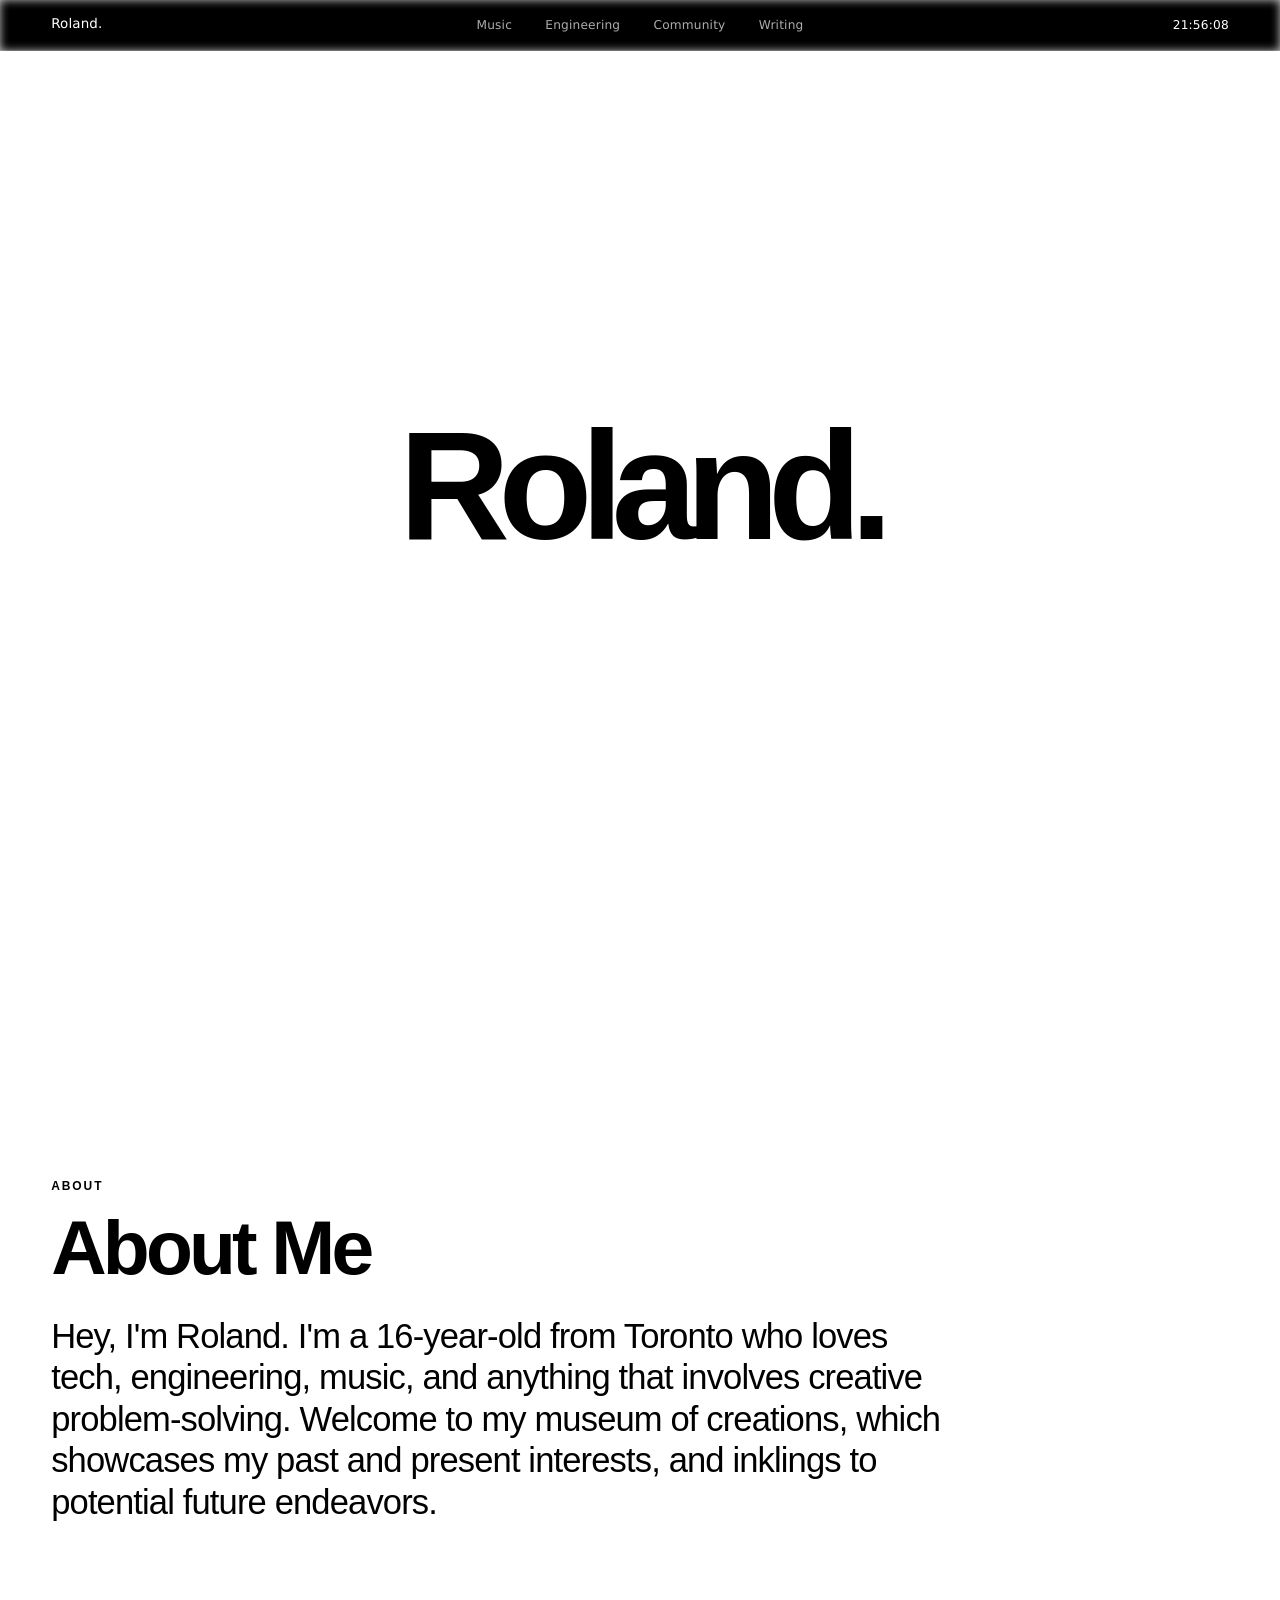
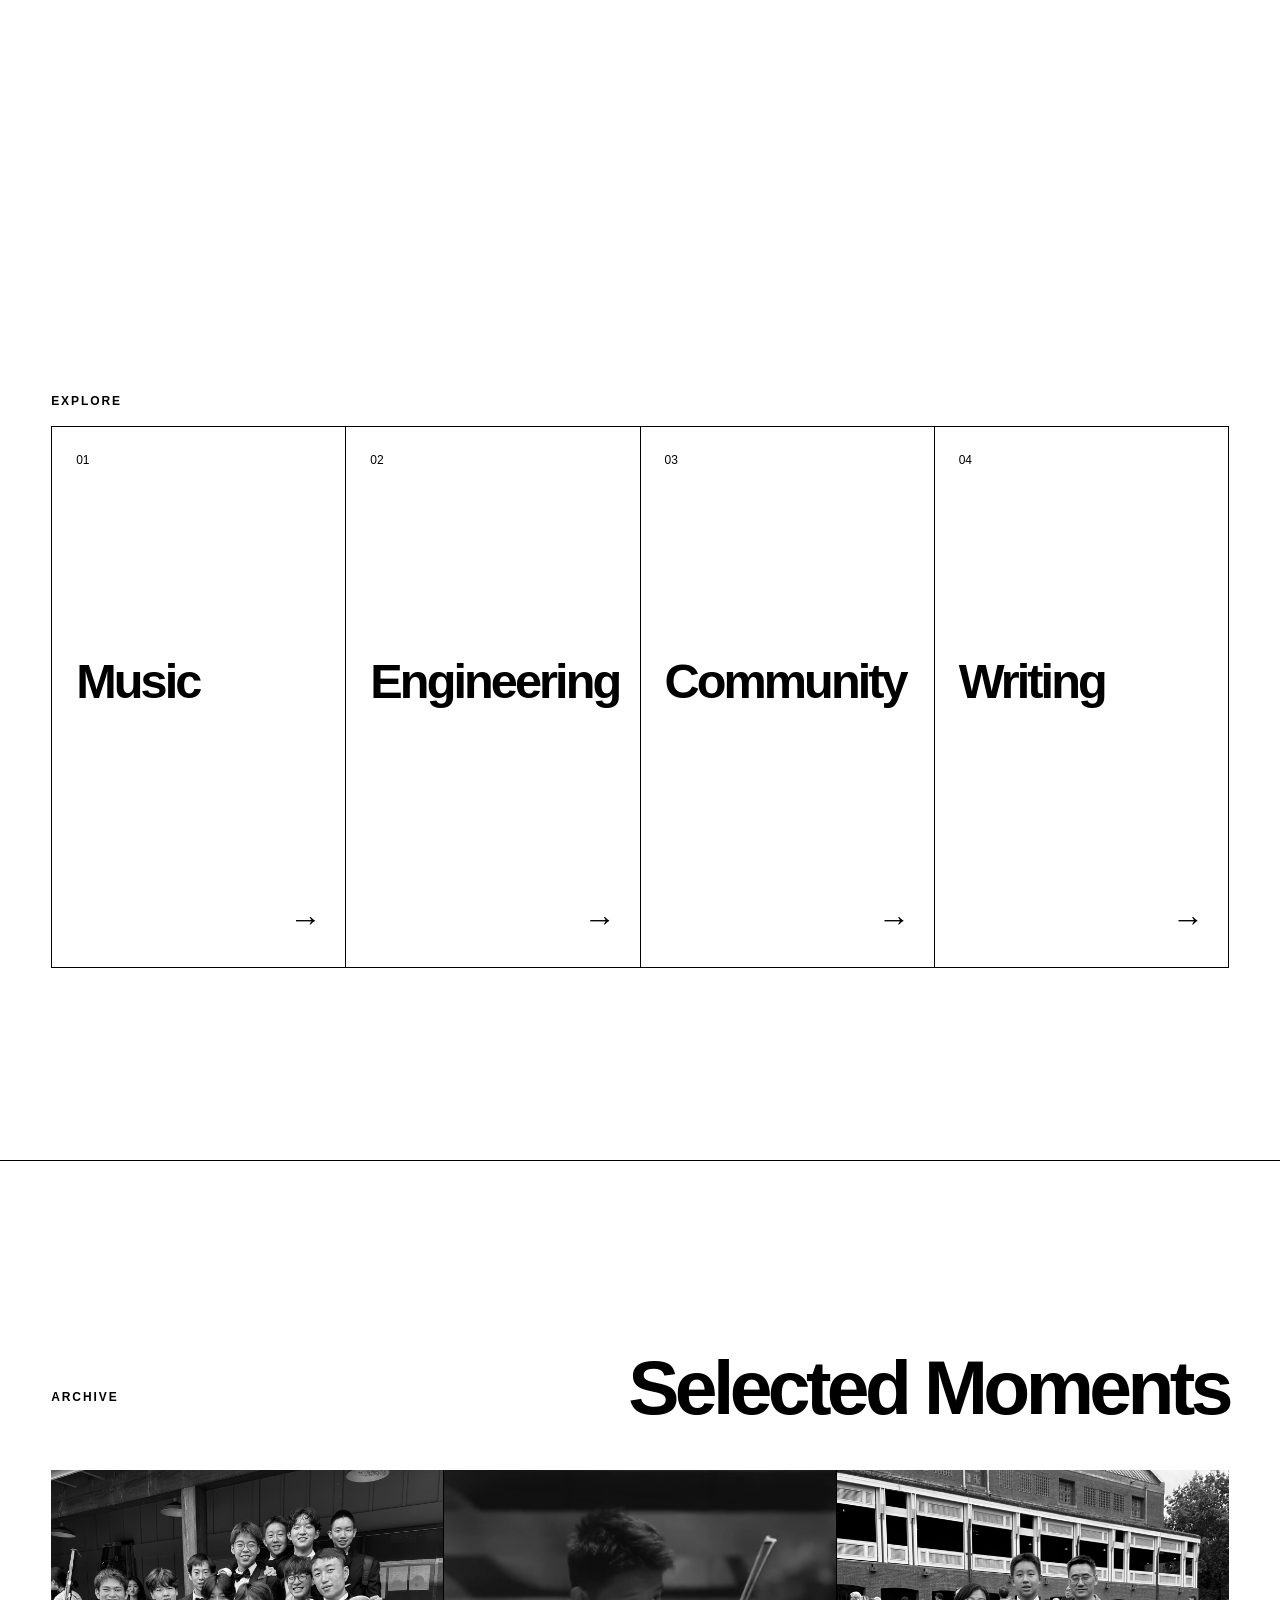
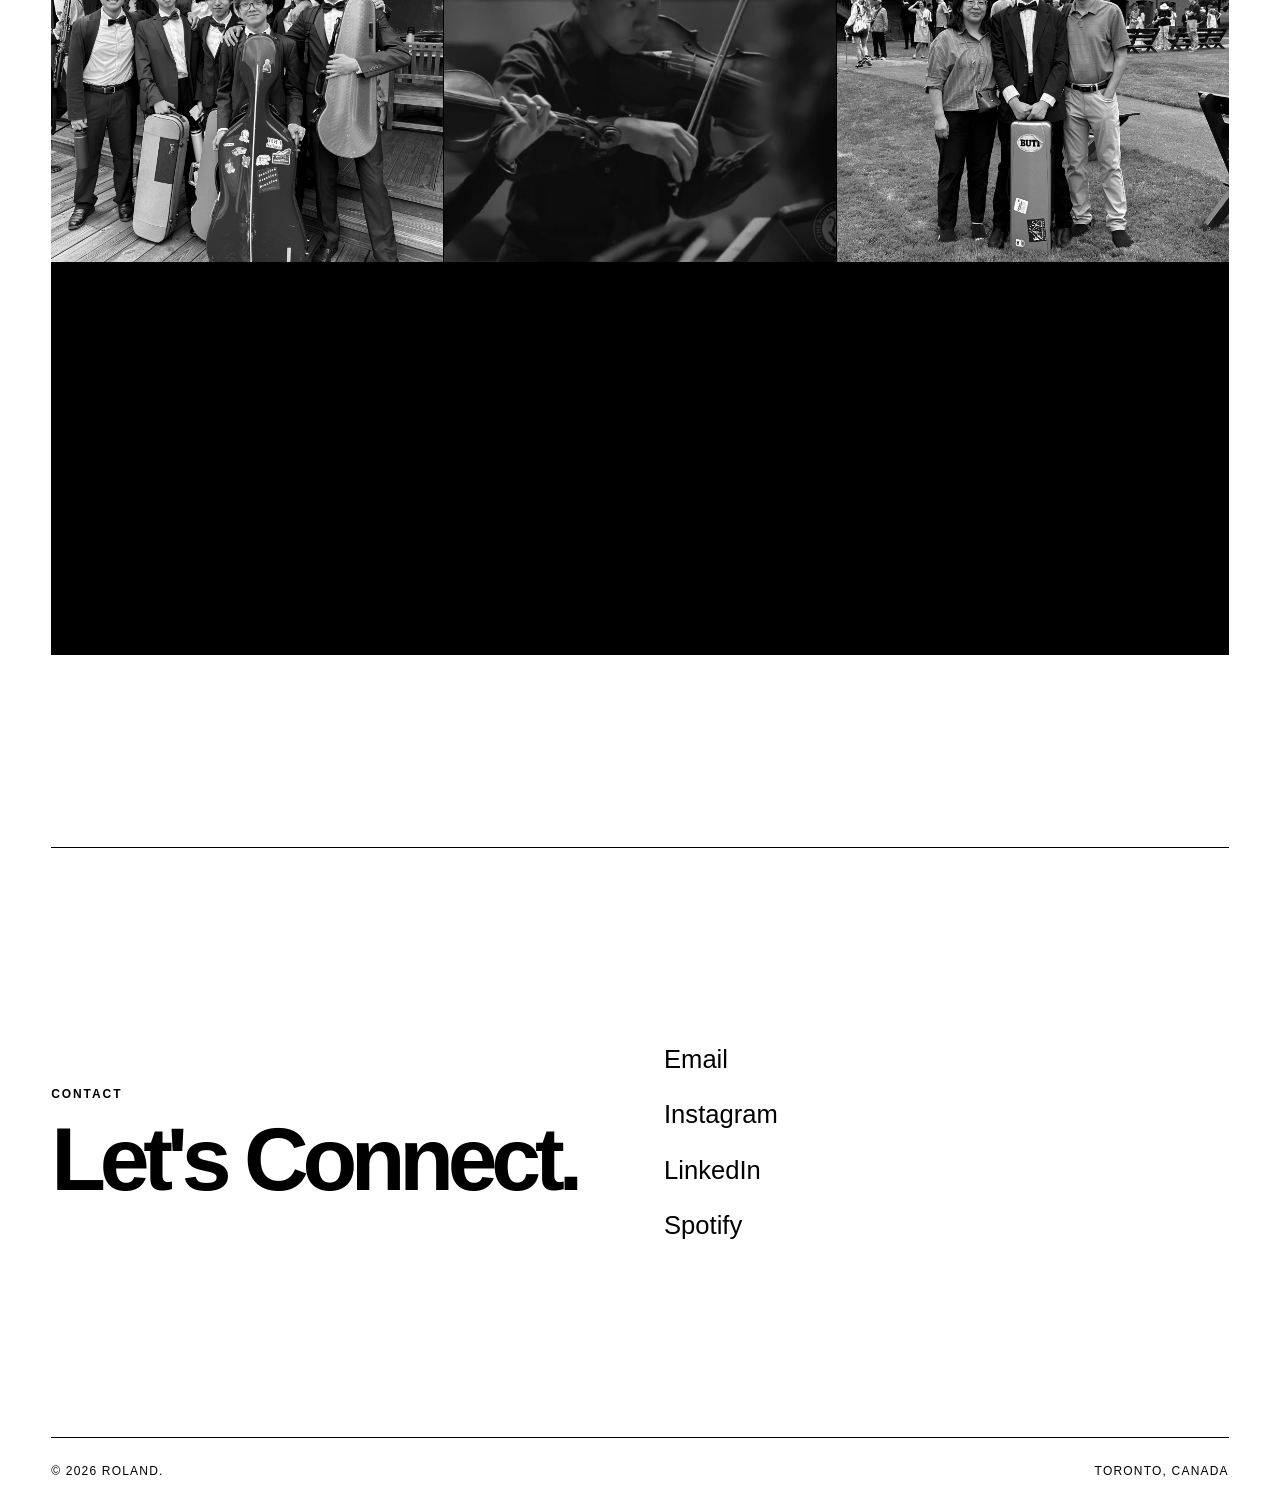
==== index.html @ ad80feec "Created a Git Repository, with my Main page, My Finished Music Page, and my Unfinished Engineering P" ====
<!DOCTYPE html>
<html lang="en">
<head>
    <meta charset="UTF-8" />

    <!--
        Makes the layout responsive on phones/tablets.
    -->
    <meta
        name="viewport"
        content="width=device-width, initial-scale=1.0"
    />

    <meta
        name="description"
        content="Personal portfolio website"
    />

    <title>Roland. — Portfolio</title>

    <!-- Main stylesheet -->
    <link rel="stylesheet" href="styles.css" />
</head>

<body>

    <!-- =========================================================
         FIXED NAVIGATION
         ========================================================= -->
    <!-- =====================================================
     SITE HEADER
====================================================== -->

<header class="site-header">

    <!--
        Top-left logo / home button.
        Since we're already on the homepage,
        this still links back to index.html.
    -->
    <a
        href="index.html"
        class="site-header__name"
        aria-label="Roland — Home"
    >
        Roland.
    </a>


    <!--
        Center navigation.
    -->
    <nav
        class="site-header__nav"
        aria-label="Primary navigation"
    >

        <a href="music.html">
            Music
        </a>

        <a href="engineering.html">
            Engineering
        </a>

        <a href="community.html">
            Community
        </a>

        <a href="writing.html">
            Writing
        </a>

    </nav>


    <!--
        Your existing script.js can continue updating
        this element with Toronto time.
    -->
    <div
        id="toronto-clock"
        class="site-header__clock"
        aria-label="Current time in Toronto"
    >
        Toronto
    </div>

</header>


    <!-- =========================================================
         MAIN CONTENT
         ========================================================= -->
    <main>

        <!-- =====================================================
             HERO
             ===================================================== -->
        <section
            id="home"
            class="hero"
            aria-labelledby="hero-title"
        >

            <!--
                Cursor image layer.

                JavaScript dynamically creates temporary
                images inside this element when the mouse
                moves across the hero.
            -->
            <div
                id="cursor-pop-layer"
                class="cursor-pop-layer"
                aria-hidden="true"
            ></div>


            <!--
                The large central name.

                JavaScript modifies:
                - opacity
                - blur
                - scale

                as the page scrolls.
            -->
            <div class="hero-name-wrapper">
                <h1 id="hero-title" class="hero-name">
                    Roland.
                </h1>
            </div>

        </section>


        <!-- =====================================================
             ABOUT ME
             ===================================================== -->
        <section
            id="about"
            class="about section-reveal"
            aria-labelledby="about-heading"
        >

            <div class="content-container">

                <p class="section-label">
                    About
                </p>

                <h2 id="about-heading">
                    About Me
                </h2>

                <!--
                    REPLACE THIS TEXT with your actual biography.
                -->
                <p class="about-text">
                    Hey, I'm Roland. I'm a 16-year-old from Toronto who 
                    loves tech, engineering, music, and anything that involves 
                    creative problem-solving. Welcome to my museum of creations, 
                    which showcases my past and present interests, and inklings 
                    to potential future endeavors.
                </p>

            </div>

        </section>


        <!-- =====================================================
             CATEGORY PILLARS
             ===================================================== -->
        <section
            id="categories"
            class="categories"
            aria-labelledby="categories-heading"
        >

            <div class="content-container">

                <p class="section-label">
                    Explore
                </p>

                <h2 id="categories-heading" class="sr-only">
                    Portfolio Categories
                </h2>

                <div class="category-grid">

                    <!-- MUSIC -->
                    <a
                        href="music.html"
                        class="category-card section-reveal"
                        data-category="music"
                    >
                        <span class="category-number">
                            01
                        </span>

                        <span class="category-title">
                            Music
                        </span>

                        <span class="category-arrow">
                            →
                        </span>
                    </a>


                    <!-- ENGINEERING -->
                    <a
                        href="engineering.html"
                        class="category-card section-reveal"
                        data-category="engineering"
                    >
                        <span class="category-number">
                            02
                        </span>

                        <span class="category-title">
                            Engineering
                        </span>

                        <span class="category-arrow">
                            →
                        </span>
                    </a>


                    <!-- COMMUNITY -->
                    <a
                        href="community.html"
                        class="category-card section-reveal"
                        data-category="community"
                    >
                        <span class="category-number">
                            03
                        </span>

                        <span class="category-title">
                            Community
                        </span>

                        <span class="category-arrow">
                            →
                        </span>
                    </a>


                    <!-- WRITING -->
                    <a
                        href="writing.html"
                        class="category-card section-reveal"
                        data-category="writing"
                    >
                        <span class="category-number">
                            04
                        </span>

                        <span class="category-title">
                            Writing
                        </span>

                        <span class="category-arrow">
                            →
                        </span>
                    </a>

                </div>

            </div>

        </section>


        <!-- =====================================================
             FOOTER
             ===================================================== -->
        <footer class="site-footer">

            <div class="content-container">

                <!-- =================================================
                     PHOTO GALLERY
                     ================================================= -->
                <section
                    class="footer-gallery"
                    aria-labelledby="gallery-heading"
                >

                    <div class="footer-heading-row">
                        <p class="section-label">
                            Archive
                        </p>

                        <h2 id="gallery-heading">
                            Selected Moments
                        </h2>
                    </div>


                    <!--
                        PLACEHOLDER IMAGES:

                        Replace:
                        images/gallery-01.jpg
                        images/gallery-02.jpg
                        etc.

                        with your actual photos.
                    -->
                    <div class="gallery-grid">

                        <figure class="gallery-item section-reveal">
                            <img
                                src="images/gallery-01.jpg"
                                alt="Portfolio photograph 1"
                                loading="lazy"
                            />
                        </figure>

                        <figure class="gallery-item section-reveal">
                            <img
                                src="images/gallery-02.jpg"
                                alt="Portfolio photograph 2"
                                loading="lazy"
                            />
                        </figure>

                        <figure class="gallery-item section-reveal">
                            <img
                                src="images/gallery-03.jpg"
                                alt="Portfolio photograph 3"
                                loading="lazy"
                            />
                        </figure>

                        <figure class="gallery-item section-reveal">
                            <img
                                src="images/gallery-04.jpg"
                                alt="Portfolio photograph 4"
                                loading="lazy"
                            />
                        </figure>

                        <figure class="gallery-item section-reveal">
                            <img
                                src="images/gallery-05.jpg"
                                alt="Portfolio photograph 5"
                                loading="lazy"
                            />
                        </figure>

                        <figure class="gallery-item section-reveal">
                            <img
                                src="images/gallery-06.jpg"
                                alt="Portfolio photograph 6"
                                loading="lazy"
                            />
                        </figure>

                    </div>

                </section>


                <!-- =================================================
                     CONTACT
                     ================================================= -->
                <section
                    class="contact-section"
                    aria-labelledby="contact-heading"
                >

                    <div>
                        <p class="section-label">
                            Contact
                        </p>

                        <h2 id="contact-heading">
                            Let's Connect.
                        </h2>
                    </div>


                    <div class="contact-links">

                        <!--
                            Replace these placeholder links
                            with your actual contact information.
                        -->

                        <a
                            href="mailto:rolandding1007@gmail.com"
                            class="contact-link"
                        >
                            Email
                        </a>

                        <a
                            href="https://www.instagram.com/_r014nd_/"
                            target="_blank"
                            rel="noopener noreferrer"
                            class="contact-link"
                        >
                            Instagram
                        </a>

                        <a
                            href="https://www.linkedin.com/in/roland-ding-085025352/"
                            target="_blank"
                            rel="noopener noreferrer"
                            class="contact-link"
                        >
                            LinkedIn
                        </a>

                        <a
                            href="https://open.spotify.com/artist/5dKHX4kZrWJDdj8Nybg2la?si=z5fyQTNGR42-eQhkdFoxZQ"
                            target="_blank"
                            rel="noopener noreferrer"
                            class="contact-link"
                        >
                            Spotify
                        </a>

                    </div>

                </section>


                <!-- =================================================
                     COPYRIGHT / FOOTER META
                     ================================================= -->
                <div class="footer-bottom">

                    <span>
                        © <span id="current-year"></span> Roland.
                    </span>

                    <span>
                        Toronto, Canada
                    </span>

                </div>

            </div>

        </footer>

    </main>


    <!-- Main JavaScript -->
    <script src="script.js"></script>

</body>
</html>
---- styles.css ----
/* ================================================================
   GLOBAL CUSTOMIZATION VARIABLES
   ----------------------------------------------------------------
   Most of the site's visual behavior can be changed here without
   touching the rest of the stylesheet.
   ================================================================ */

:root {

    /* ------------------------------------------------------------
       COLORS
       ------------------------------------------------------------ */

    --color-background: #ffffff;
    --color-foreground: #000000;
    --color-muted: #6f6f6f;
    --color-border: #000000;
    --color-white: #ffffff;
    --color-black: #000000;


    /* ------------------------------------------------------------
       TYPOGRAPHY
       ------------------------------------------------------------ */

    --font-main:
        Inter,
        Helvetica Neue,
        Helvetica,
        Arial,
        sans-serif;

    --font-size-body: 1rem;
    --font-size-nav: 0.85rem;

    --font-size-hero:
        clamp(4rem, 12vw, 13rem);

    --font-size-section:
        clamp(2.5rem, 6vw, 7rem);


    /* ------------------------------------------------------------
       SPACING
       ------------------------------------------------------------ */

    --page-padding:
        clamp(1.25rem, 4vw, 4rem);

    --section-spacing:
        clamp(6rem, 15vw, 15rem);


    /* ------------------------------------------------------------
       BORDERS
       ------------------------------------------------------------ */

    --border-width: 1px;


    /* ------------------------------------------------------------
       ANIMATION SETTINGS
       ------------------------------------------------------------ */

    --transition-fast: 180ms ease;
    --transition-medium: 500ms cubic-bezier(0.22, 1, 0.36, 1);
    --transition-slow: 900ms cubic-bezier(0.22, 1, 0.36, 1);

    --reveal-distance: 30px;
    --hero-blur-max: 14px;


    /* ------------------------------------------------------------
       CATEGORY CARD
       ------------------------------------------------------------ */

    --card-height:
        clamp(28rem, 60vh, 48rem);
}


/* ================================================================
   RESET
   ================================================================ */

*,
*::before,
*::after {
    box-sizing: border-box;
}


html {
    scroll-behavior: smooth;
}


body {
    margin: 0;

    background: var(--color-background);
    color: var(--color-foreground);

    font-family: var(--font-main);
    font-size: var(--font-size-body);

    line-height: 1.5;

    overflow-x: hidden;
}


/* Remove default link styling */

a {
    color: inherit;
    text-decoration: none;
}


/* Images should never overflow their containers */

img {
    display: block;
    width: 100%;
}


/* ================================================================
   ACCESSIBILITY
   ================================================================ */

/*
    Screen-reader-only utility.
*/

.sr-only {
    position: absolute;
    width: 1px;
    height: 1px;
    padding: 0;
    margin: -1px;

    overflow: hidden;
    clip: rect(0, 0, 0, 0);

    white-space: nowrap;
    border: 0;
}


/* ================================================================
   SHARED CONTAINER
   ================================================================ */

.content-container {
    width: 100%;
    max-width: 1800px;

    margin: 0 auto;

    padding-left: var(--page-padding);
    padding-right: var(--page-padding);
}


/* ================================================================
   NAVIGATION
   ================================================================ */

/* ==========================================================
   GLOBAL SITE HEADER
   ==========================================================

   Used across:
   - Home
   - Music
   - Engineering
   - Community
   - Writing

   The header remains fixed above the site and uses
   white typography at all times.
========================================================== */

/* ==========================================================
   GLOBAL SITE HEADER
========================================================== */

/* ==========================================================
   GLOBAL SITE HEADER
   ==========================================================
   - Fixed at top
   - Dark translucent glass
   - CONTENT BEHIND HEADER IS INVERTED
   - Clean modern typography
========================================================== */

.site-header {
    position: fixed;

    top: 0;
    left: 0;

    z-index: 1000;

    width: 100%;

    display: grid;

    grid-template-columns:
        1fr
        auto
        1fr;

    align-items: center;

    padding:
        1.15rem
        var(--page-padding);


    /* ======================================================
       DARK TRANSPARENT INVERTING BACKDROP
    ====================================================== */

    /*
     * Slight dark tint.
     *
     * Keep this fairly transparent so you can clearly
     * see the page content moving underneath.
     */
    background:
        rgba(0, 0, 0, 0.22);


    /*
     * THIS IS THE EFFECT YOU WERE ASKING FOR.
     *
     * Everything underneath the navbar is inverted:
     *
     * black  -> white
     * white  -> black
     * images -> inverted
     * page text -> inverted
     *
     * Small blur gives it a glass-like finish.
     */
    backdrop-filter:
        invert(1)
        blur(5px);

    -webkit-backdrop-filter:
        invert(1)
        blur(5px);


    /*
     * Small lower edge so the header feels defined.
     */
    border-bottom:
        1px solid
        rgba(255, 255, 255, 0.13);


    /*
     * IMPORTANT:
     *
     * Do NOT put mix-blend-mode here.
     */
    mix-blend-mode:
        normal;


    pointer-events:
        none;
}



/* ==========================================================
   HEADER LINKS
========================================================== */

.site-header a {
    text-decoration:
        none;

    pointer-events:
        auto;
}



/* ==========================================================
   NEW HEADER FONT
========================================================== */

/*
 * Much cleaner than the previous Helvetica treatment.
 *
 * Uses the native modern UI font on each device:
 *
 * macOS   -> SF Pro
 * Windows -> Segoe UI
 * Android -> system UI
 */

.site-header,
.site-header__name,
.site-header__nav,
.site-header__nav a,
.site-header__clock {

    font-family:
        system-ui,
        -apple-system,
        BlinkMacSystemFont,
        "Segoe UI",
        sans-serif;

    font-style:
        normal;

    text-rendering:
        geometricPrecision;

    -webkit-font-smoothing:
        antialiased;
    color:azure;
}



/* ==========================================================
   ROLAND.
========================================================== */

.site-header__name {
    justify-self:
        start;

    color:
        #ffffff;

    font-size:
        0.84rem;

    font-weight:
        500;

    line-height:
        1;

    letter-spacing:
        0.01em;

    transition:
        opacity
        180ms
        ease;
}


.site-header__name:hover {
    opacity:
        0.55;
}



/* ==========================================================
   CENTER NAVIGATION
========================================================== */

.site-header__nav {
    display:
        flex;

    align-items:
        center;

    justify-content:
        center;

    gap:
        clamp(
            1.6rem,
            2.6vw,
            2.9rem
        );
}


.site-header__nav a {

    color:
        #ffffff;

    font-size:
        0.76rem;

    font-weight:
        450;

    line-height:
        1;

    letter-spacing:
        0.015em;

    opacity:
        0.68;

    transition:
        opacity
        180ms
        ease;
}


.site-header__nav a:hover {
    opacity:
        1;
}


/*
 * Current page.
 */
.site-header__nav a[aria-current="page"] {
    opacity:
        1;
}



/* ==========================================================
   TORONTO CLOCK
========================================================== */

.site-header__clock {
    justify-self:
        end;

    color:
        #ffffff;

    font-size:
        0.76rem;

    font-weight:
        450;

    line-height:
        1;

    letter-spacing:
        0.015em;

    white-space:
        nowrap;

    pointer-events:
        auto;
}



/* ==========================================================
   MOBILE
========================================================== */

@media (max-width: 800px) {

    .site-header {
        grid-template-columns:
            1fr
            auto;

        padding:
            1rem
            var(--page-padding);
    }


    .site-header__nav {
        display:
            none;
    }


    .site-header__clock {
        justify-self:
            end;
    }

}

/* NAME / HOME */

.nav-name {
    justify-self: start;

    font-size: var(--font-size-nav);
    font-weight: 700;

    letter-spacing: -0.02em;

    transition:
        opacity var(--transition-fast),
        transform var(--transition-fast);
}


.nav-name:hover {
    opacity: 0.5;
    transform: translateX(-2px);
}


/* CENTER NAVIGATION */

.main-nav {
    display: flex;

    align-items: center;
    justify-content: center;

    gap:
        clamp(1.25rem, 4vw, 4rem);
}


.main-nav a {
    position: relative;

    font-size: var(--font-size-nav);
    font-weight: 500;

    white-space: nowrap;

    transition:
        opacity var(--transition-fast);
}
html {
    scroll-behavior: smooth;
}


/*
    Underline animation.
*/

.main-nav a::after {
    content: "";

    position: absolute;

    left: 0;
    bottom: -5px;

    width: 100%;
    height: 1px;

    background: var(--color-foreground);

    transform:
        scaleX(0);

    transform-origin: right;

    transition:
        transform var(--transition-medium);
}


.main-nav a:hover::after,
.main-nav a:focus-visible::after {
    transform:
        scaleX(1);

    transform-origin: left;
}


/* CLOCK */

.nav-clock {
    justify-self: end;

    font-size: var(--font-size-nav);

    font-variant-numeric: tabular-nums;

    letter-spacing: 0.04em;
}


/* ================================================================
   HERO
   ================================================================ */

.hero {

    /*
        100vh gives us a large cinematic first screen.
    */

    height: 100vh;
    min-height: 700px;

    position: relative;

    display: flex;
    align-items: center;
    justify-content: center;

    overflow: hidden;

    /*
        This provides separation from the fixed navigation.
    */

    padding-top: 72px;

    cursor: crosshair;
}


/*
    The wrapper remains centered.
*/

.hero-name-wrapper {
    position: relative;

    z-index: 2;

    text-align: center;

    /*
        JavaScript modifies these custom properties as the user
        scrolls.

        Keeping the values in CSS variables makes the effect
        easier to customize.
    */

    --hero-opacity: 1;
    --hero-blur: 0px;
    --hero-scale: 1;

    opacity: var(--hero-opacity);

    filter:
        blur(var(--hero-blur));

    transform:
        scale(var(--hero-scale));

    transition:
        opacity 80ms linear,
        filter 80ms linear,
        transform 80ms linear;

    will-change:
        opacity,
        filter,
        transform;
}


/*
    Large central name.
*/

.hero-name {
    margin: 0;

    font-size: var(--font-size-hero);

    font-weight: 900;

    line-height: 0.85;

    letter-spacing: -0.075em;

    white-space: nowrap;

    user-select: none;
}


/* ================================================================
   CURSOR IMAGE POP LAYER
   ================================================================ */

.cursor-pop-layer {
    position: absolute;

    inset: 0;

    z-index: 3;

    pointer-events: none;

    overflow: hidden;
}


/*
    Every image dynamically created by JavaScript receives
    .cursor-pop.
*/

.cursor-pop {
    position: absolute;

    width:
        clamp(120px, 14vw, 220px);

    aspect-ratio: 3 / 4;

    object-fit: cover;

    /*
        Images are initially centered on the mouse coordinates.
    */

    transform:
        translate(-50%, -50%)
        scale(0.75)
        rotate(var(--random-rotation));

    opacity: 0;

    filter:
        grayscale(100%)
        blur(2px);

    animation:
        cursorImageInOut
        var(--cursor-image-duration)
        cubic-bezier(0.22, 1, 0.36, 1)
        forwards;

    box-shadow:
        0 15px 50px rgba(0, 0, 0, 0.12);

    will-change:
        transform,
        opacity,
        filter;
}


/*
    Cursor image animation.

    Customize timing in script.js.
*/

@keyframes cursorImageInOut {

    0% {
        opacity: 0;

        transform:
            translate(-50%, -50%)
            scale(0.7)
            rotate(var(--random-rotation));

        filter:
            grayscale(100%)
            blur(8px);
    }

    15% {
        opacity: 1;

        transform:
            translate(-50%, -50%)
            scale(1)
            rotate(var(--random-rotation));

        filter:
            grayscale(100%)
            blur(0px);
    }

    75% {
        opacity: 0.8;
    }

    100% {
        opacity: 0;

        transform:
            translate(-50%, -50%)
            scale(1.05)
            rotate(var(--random-rotation));

        filter:
            grayscale(100%)
            blur(6px);
    }
}


/* ================================================================
   SECTION LABEL
   ================================================================ */

.section-label {
    margin: 0 0 1rem;

    font-size: 0.75rem;

    font-weight: 600;

    text-transform: uppercase;

    letter-spacing: 0.16em;
}


/* ================================================================
   ABOUT
   ================================================================ */

.about {

    min-height: 100vh;

    display: flex;
    align-items: center;

    padding-top: var(--section-spacing);
    padding-bottom: var(--section-spacing);
}


.about h2 {
    margin:
        0
        0
        2rem;

    font-size: var(--font-size-section);

    font-weight: 800;

    line-height: 0.95;

    letter-spacing: -0.05em;
}


.about-text {
    max-width: 900px;

    margin: 0;

    font-size:
        clamp(1.3rem, 2.7vw, 2.5rem);

    line-height: 1.2;

    letter-spacing: -0.025em;
}


/* ================================================================
   GENERIC SCROLL REVEAL
   ================================================================ */

/*
    JavaScript adds .is-visible when the element enters
    the viewport.
*/

.section-reveal {

    opacity: 0;

    transform:
        translateY(var(--reveal-distance))
        scale(0.98);

    filter:
        blur(8px);

    transition:
        opacity var(--transition-slow),
        transform var(--transition-slow),
        filter var(--transition-slow);
}


.section-reveal.is-visible {

    opacity: 1;

    transform:
        translateY(0)
        scale(1);

    filter:
        blur(0);
}


/* ================================================================
   CATEGORY SECTION
   ================================================================ */

.categories {

    padding-top: var(--section-spacing);
    padding-bottom: var(--section-spacing);
}


.category-grid {

    display: grid;

    grid-template-columns:
        repeat(4, minmax(0, 1fr));

    gap: 1px;

    background: var(--color-foreground);

    border:
        var(--border-width)
        solid
        var(--color-foreground);
}


/*
    CATEGORY CARDS
*/

.category-card {

    position: relative;

    min-height: var(--card-height);

    padding: 1.5rem;

    display: flex;

    flex-direction: column;

    justify-content: space-between;

    overflow: hidden;

    background: var(--color-background);

    transition:
        color var(--transition-medium),
        background var(--transition-medium);
}


/*
    Animated black fill.

    We use a pseudo-element instead of JavaScript for this.
*/

.category-card::before {

    content: "";

    position: absolute;

    inset: 0;

    background: var(--color-black);

    transform:
        translateY(101%);

    transition:
        transform var(--transition-medium);

    z-index: 0;
}


.category-card:hover::before,
.category-card:focus-visible::before {

    transform:
        translateY(0);
}


/*
    Card text sits above the animated background.
*/

.category-card > * {
    position: relative;
    z-index: 1;
}


.category-number {

    font-size: 0.75rem;

    font-weight: 500;
}


.category-title {

    font-size:
        clamp(2rem, 3.8vw, 4.5rem);

    line-height: 0.9;

    letter-spacing: -0.06em;

    font-weight: 800;
}


.category-arrow {

    align-self: flex-end;

    font-size: 2rem;

    transition:
        transform var(--transition-medium);
}


.category-card:hover .category-arrow,
.category-card:focus-visible .category-arrow {

    transform:
        translateX(8px);
}


/*
    Because the card background becomes black,
    invert the text.
*/

.category-card:hover,
.category-card:focus-visible {

    color: var(--color-white);
}


/* ================================================================
   FOOTER
   ================================================================ */

.site-footer {

    padding-top: var(--section-spacing);

    padding-bottom: 2rem;

    border-top:
        var(--border-width)
        solid
        var(--color-border);
}


/* ================================================================
   GALLERY
   ================================================================ */

.footer-gallery {

    padding-bottom: var(--section-spacing);
}


.footer-heading-row {

    display: flex;

    align-items: flex-end;
    justify-content: space-between;

    gap: 2rem;

    margin-bottom: 3rem;
}


.footer-heading-row h2 {

    margin: 0;

    font-size:
        clamp(2.5rem, 6vw, 7rem);

    line-height: 0.9;

    letter-spacing: -0.06em;

    font-weight: 800;
}


/*
    Responsive gallery grid.
*/

.gallery-grid {

    display: grid;

    grid-template-columns:
        repeat(3, minmax(0, 1fr));

    gap: 1px;

    background: var(--color-foreground);
}


.gallery-item {

    margin: 0;

    aspect-ratio: 1 / 1;

    overflow: hidden;

    background: #eeeeee;
}


.gallery-item img {

    height: 100%;

    object-fit: cover;

    filter:
        grayscale(100%);

    transition:
        transform var(--transition-slow),
        filter var(--transition-medium);
}


.gallery-item:hover img {

    transform:
        scale(1.04);

    filter:
        grayscale(0%);
}


/* ================================================================
   CONTACT
   ================================================================ */

.contact-section {

    min-height: 65vh;

    display: grid;

    grid-template-columns:
        1fr
        1fr;

    align-items: center;

    gap: 3rem;

    border-top:
        var(--border-width)
        solid
        var(--color-border);

    padding-top:
        var(--section-spacing);

    padding-bottom:
        var(--section-spacing);
}


.contact-section h2 {

    margin: 0;

    font-size:
        clamp(3rem, 7vw, 8rem);

    line-height: 0.9;

    letter-spacing: -0.07em;

    font-weight: 800;
}


.contact-links {

    display: flex;

    flex-direction: column;

    align-items: flex-start;

    gap: 1rem;
}


.contact-link {

    font-size:
        clamp(1.25rem, 2vw, 2rem);

    border-bottom:
        1px solid
        transparent;

    transition:
        border-color var(--transition-fast),
        transform var(--transition-fast);
}


.contact-link:hover {

    border-color:
        var(--color-foreground);

    transform:
        translateX(6px);
}


/* ================================================================
   FOOTER BOTTOM
   ================================================================ */

.footer-bottom {

    display: flex;

    justify-content: space-between;

    align-items: center;

    gap: 1rem;

    padding-top: 1.5rem;

    border-top:
        var(--border-width)
        solid
        var(--color-border);

    font-size:
        0.75rem;

    text-transform: uppercase;

    letter-spacing: 0.1em;
}


/* ================================================================
   FOCUS STATES
   ================================================================ */

a:focus-visible {

    outline:
        2px solid
        var(--color-black);

    outline-offset:
        5px;
}


/* ================================================================
   TABLET
   ================================================================ */

@media (max-width: 900px) {

    .site-header {

        grid-template-columns:
            1fr
            auto;
    }


    /*
        Navigation becomes slightly smaller and moves to the
        second row conceptually by allowing wrapping.
    */

    .main-nav {

        position: absolute;

        left: 50%;

        transform:
            translateX(-50%);

        top: 72px;

        width: 100%;

        justify-content: center;

        padding:
            0.75rem
            var(--page-padding);

        background:
            rgba(255, 255, 255, 0.96);

        border-bottom:
            1px solid
            var(--color-border);

        gap:
            clamp(0.9rem, 4vw, 2rem);
    }


    .hero {

        padding-top: 110px;
    }


    .category-grid {

        grid-template-columns:
            repeat(2, minmax(0, 1fr));
    }


    .category-card {

        min-height:
            50vh;
    }


    .contact-section {

        grid-template-columns:
            1fr;
    }
}


/* ================================================================
   MOBILE
   ================================================================ */

@media (max-width: 600px) {

    :root {

        --page-padding: 1rem;

        --card-height:
            60vh;
    }


    .site-header {

        height: 60px;
    }


    .main-nav {

        top: 60px;

        overflow-x: auto;

        justify-content: flex-start;

        padding-top: 0.75rem;
        padding-bottom: 0.75rem;
    }


    .nav-clock {

        font-size: 0.7rem;
    }


    .hero {

        min-height: 100svh;

        padding-top: 100px;
    }


    .hero-name {

        /*
            Allow the name to shrink enough to fit phones.
        */

        font-size:
            clamp(3.1rem, 17vw, 7rem);

        white-space: normal;
    }


    .category-grid {

        grid-template-columns:
            1fr;
    }


    .category-card {

        min-height:
            55vh;
    }


    .gallery-grid {

        grid-template-columns:
            repeat(2, minmax(0, 1fr));
    }


    .footer-heading-row {

        flex-direction: column;

        align-items: flex-start;
    }


    .footer-bottom {

        flex-direction: column;

        align-items: flex-start;
    }
}


/* ================================================================
   REDUCED MOTION
   ================================================================ */

/*
    Respects the user's OS accessibility preference.
*/

@media (prefers-reduced-motion: reduce) {

    html {
        scroll-behavior: auto;
    }


    *,
    *::before,
    *::after {

        animation-duration:
            0.01ms !important;

        animation-iteration-count:
            1 !important;

        transition-duration:
            0.01ms !important;
    }


    .cursor-pop-layer {
        display: none;
    }
}

/* ================================================================
   MUSIC PAGE
   ----------------------------------------------------------------
   Additional styles for the image-heavy Music subpage.
   All existing homepage styles remain untouched.
   ================================================================ */


/* ================================================================
   MUSIC HERO
   ================================================================ */

.music-hero {
    min-height: 100vh;

    display: flex;
    align-items: flex-end;

    padding-top: 72px;
    padding-bottom: clamp(4rem, 10vw, 9rem);
}


.music-hero-inner {
    width: 100%;
}


.music-hero h1 {
    margin: 0;

    font-size:
        clamp(5rem, 19vw, 18rem);

    font-weight: 900;

    line-height: 0.78;

    letter-spacing: -0.085em;
}


/* ================================================================
   SHARED MUSIC SECTION
   ================================================================ */

.music-section {
    padding-top: var(--section-spacing);
    padding-bottom: var(--section-spacing);
}


/* ================================================================
   ALTERNATING SPLIT LAYOUT
   ================================================================ */

.music-split {
    display: grid;

    grid-template-columns:
        minmax(0, 0.85fr)
        minmax(0, 1.15fr);

    align-items: center;

    gap:
        clamp(3rem, 8vw, 10rem);
}


.music-split--right {
    grid-template-columns:
        minmax(0, 1.15fr)
        minmax(0, 0.85fr);
}


.music-split--right .music-image-grid {
    order: 1;
}


.music-split--right .music-copy {
    order: 2;
}


/* ================================================================
   MUSIC COPY
   ================================================================ */

.music-copy {
    max-width: 650px;
}


.music-copy h2 {
    margin:
        0
        0
        2rem;

    font-size:
        clamp(3rem, 6vw, 7rem);

    font-weight: 800;

    line-height: 0.9;

    letter-spacing: -0.065em;
}


.music-copy > p:not(.section-label) {
    margin:
        0
        0
        1.5rem;

    max-width: 580px;

    font-size:
        clamp(1.05rem, 1.5vw, 1.35rem);

    line-height: 1.45;
}


/* ================================================================
   LARGE FEATURE IMAGE
   ================================================================ */

.music-feature-image {
    position: relative;

    margin: 0;

    width: 100%;

    aspect-ratio: 4 / 5;

    overflow: hidden;

    background: #eeeeee;
}


.music-feature-image img {
    width: 100%;
    height: 100%;

    object-fit: cover;

    filter: grayscale(100%);

    transition:
        transform var(--transition-slow),
        filter var(--transition-medium);
}


.music-feature-image:hover img {
    transform: scale(1.035);
    filter: grayscale(0%);
}


/* ================================================================
   TWO-IMAGE PERFORMANCE GRID
   ================================================================ */

.music-image-grid--two {
    display: grid;

    grid-template-columns:
        1fr
        1fr;

    gap: 1px;

    background: var(--color-foreground);
}


.music-grid-image {
    position: relative;

    margin: 0;

    min-width: 0;

    aspect-ratio: 3 / 4;

    overflow: hidden;

    background: #eeeeee;
}


.music-grid-image img {
    width: 100%;
    height: 100%;

    object-fit: cover;

    filter: grayscale(100%);

    transition:
        transform var(--transition-slow),
        filter var(--transition-medium);
}


.music-grid-image:hover img {
    transform: scale(1.04);
    filter: grayscale(0%);
}


/* ================================================================
   PERFORMANCE DETAIL LIST
   ================================================================ */

.music-detail-list {
    margin-top: 3rem;

    border-top:
        1px solid
        var(--color-border);
}


.music-detail-list > div {
    display: grid;

    grid-template-columns:
        50px
        1fr;

    gap: 1rem;

    padding:
        1rem
        0;

    border-bottom:
        1px solid
        var(--color-border);
}


.music-detail-list span {
    font-size: 0.75rem;
    font-weight: 600;
}


.music-detail-list p {
    margin: 0;

    font-size: 1rem;
}


/* ================================================================
   SECTION HEADING
   ================================================================ */

.music-section-heading {
    margin-bottom:
        clamp(3rem, 7vw, 6rem);
}


.music-section-heading h2 {
    max-width: 950px;

    margin: 0;

    font-size:
        clamp(3.5rem, 9vw, 10rem);

    font-weight: 800;

    line-height: 0.86;

    letter-spacing: -0.075em;
}


.music-intro-copy {
    max-width: 700px;

    margin:
        2rem
        0
        0;

    font-size:
        clamp(1.1rem, 1.8vw, 1.5rem);

    line-height: 1.4;
}


/* ================================================================
   PERFORMANCE MOSAIC
   ================================================================ */

.music-mosaic {
    display: grid;

    grid-template-columns:
        repeat(12, minmax(0, 1fr));

    grid-template-rows:
        repeat(2, minmax(250px, 34vw));

    gap: 1px;

    background: var(--color-foreground);
}


.music-mosaic-item {
    margin: 0;

    overflow: hidden;

    background: #eeeeee;
}


.music-mosaic-item--large {
    grid-column:
        1 / span 7;

    grid-row:
        1 / span 2;
}


.music-mosaic-item--small {
    grid-column:
        8 / span 5;
}


.music-mosaic-item--wide {
    grid-column:
        8 / span 5;
}


.music-mosaic-item img {
    width: 100%;
    height: 100%;

    object-fit: cover;

    filter: grayscale(100%);

    transition:
        transform var(--transition-slow),
        filter var(--transition-medium);
}


.music-mosaic-item:hover img {
    transform: scale(1.04);
    filter: grayscale(0%);
}


/* ================================================================
   CLUB GALLERY
   ================================================================ */

.music-club-grid {
    display: grid;

    grid-template-columns:
        repeat(3, minmax(0, 1fr));

    gap: 1px;

    background: var(--color-foreground);
}


.music-club-image {
    margin: 0;

    aspect-ratio: 1 / 1;

    overflow: hidden;

    background: #eeeeee;
}


.music-club-image:nth-child(1) {
    grid-column:
        span 2;

    aspect-ratio: 2 / 1;
}


.music-club-image:nth-child(4) {
    grid-column:
        span 2;

    aspect-ratio: 2 / 1;
}


.music-club-image img {
    width: 100%;
    height: 100%;

    object-fit: cover;

    filter: grayscale(100%);

    transition:
        transform var(--transition-slow),
        filter var(--transition-medium);
}


.music-club-image:hover img {
    transform: scale(1.04);
    filter: grayscale(0%);
}


/* ================================================================
   ALBUM / DISCOGRAPHY LAYOUT
   ================================================================ */

.music-album-layout {
    display: grid;

    grid-template-columns:
        minmax(0, 0.9fr)
        minmax(0, 1.1fr);

    gap:
        clamp(3rem, 8vw, 9rem);

    align-items: start;
}


/* ================================================================
   ALBUM IMAGE AREA
   ================================================================ */

.music-album-gallery {
    display: grid;

    grid-template-columns:
        repeat(2, minmax(0, 1fr));

    gap: 1px;

    background: var(--color-foreground);
}


.music-album-art {
    grid-column:
        1 / -1;

    margin: 0;

    aspect-ratio: 1 / 1;

    overflow: hidden;

    background: #eeeeee;
}


.music-studio-image {
    margin: 0;

    aspect-ratio: 1 / 1;

    overflow: hidden;

    background: #eeeeee;
}


.music-album-art img,
.music-studio-image img {
    width: 100%;
    height: 100%;

    object-fit: cover;

    filter: grayscale(100%);

    transition:
        transform var(--transition-slow),
        filter var(--transition-medium);
}


.music-album-art:hover img,
.music-studio-image:hover img {
    transform: scale(1.04);
    filter: grayscale(0%);
}


/* ================================================================
   SPOTIFY COLUMN
   ================================================================ */

.spotify-column {
    position: sticky;

    top: 110px;
}


.spotify-heading {
    margin-bottom: 1.5rem;
}


.spotify-heading h3 {
    margin: 0;

    font-size:
        clamp(2.5rem, 5vw, 5rem);

    font-weight: 800;

    line-height: 0.9;

    letter-spacing: -0.06em;
}


.spotify-frame {
    width: 100%;

    border:
        1px solid
        var(--color-border);

    background: var(--color-white);

    overflow: hidden;
}


.spotify-frame iframe {
    display: block;

    width: 100%;

    border: 0;
}


/* ================================================================
   CLOSING STATEMENT
   ================================================================ */

.music-closing {
    min-height: 80vh;

    display: flex;
    align-items: center;

    border-top:
        1px solid
        var(--color-border);

    border-bottom:
        1px solid
        var(--color-border);
}


.music-closing-inner {
    max-width: 1200px;
}


.music-closing-inner p {
    margin: 0;

    font-size:
        clamp(3rem, 7vw, 8rem);

    font-weight: 800;

    line-height: 0.9;

    letter-spacing: -0.075em;
}


/* ================================================================
   TABLET
   ================================================================ */

@media (max-width: 900px) {

    .music-split,
    .music-split--right,
    .music-album-layout {
        grid-template-columns: 1fr;
    }


    .music-split--right .music-image-grid {
        order: 1;
    }


    .music-split--right .music-copy {
        order: 2;
    }


    .music-copy {
        max-width: none;
    }


    .music-mosaic {
        grid-template-columns:
            repeat(2, minmax(0, 1fr));

        grid-template-rows:
            auto;
    }


    .music-mosaic-item--large,
    .music-mosaic-item--small,
    .music-mosaic-item--wide {
        grid-column: auto;
        grid-row: auto;

        aspect-ratio: 4 / 3;
    }


    .music-mosaic-item--large {
        grid-column: 1 / -1;

        aspect-ratio: 16 / 9;
    }


    .spotify-column {
        position: static;
    }
}


/* ================================================================
   MOBILE
   ================================================================ */

@media (max-width: 600px) {

    .music-hero {
        min-height: 75svh;

        align-items: flex-end;

        padding-bottom: 4rem;
    }


    .music-hero h1 {
        font-size:
            clamp(4.5rem, 24vw, 8rem);
    }


    .music-image-grid--two,
    .music-club-grid,
    .music-album-gallery {
        grid-template-columns: 1fr;
    }


    .music-club-image:nth-child(1),
    .music-club-image:nth-child(4) {
        grid-column: auto;

        aspect-ratio: 1 / 1;
    }


    .music-mosaic {
        grid-template-columns: 1fr;
    }


    .music-mosaic-item--large {
        grid-column: auto;

        aspect-ratio: 4 / 3;
    }


    .music-closing {
        min-height: 60vh;
    }


    .spotify-frame iframe {
        height: 500px;
    }
}

/* ================================================================
   VIDEO SHOWCASE
   ----------------------------------------------------------------
   Reusable responsive video layout.

   This block supports:
   - Local HTML5 MP4 videos
   - YouTube embeds
   - Vimeo embeds
   - Responsive desktop/mobile layouts
   - Existing .section-reveal animations
   ================================================================ */


/* ================================================================
   MAIN CONTAINER
   ================================================================ */

.video-showcase {
    width: 100%;

    padding-top:
        var(--section-spacing);

    padding-bottom:
        var(--section-spacing);
}


.video-showcase-inner {
    width: 100%;

    max-width: 1600px;

    margin:
        0 auto;

    padding-left:
        var(--page-padding);

    padding-right:
        var(--page-padding);
}


/* ================================================================
   HEADING
   ================================================================ */

.video-showcase-heading {
    margin-bottom:
        clamp(2.5rem, 6vw, 6rem);
}


.video-showcase-heading h2 {
    margin: 0;

    font-size:
        clamp(3rem, 8vw, 9rem);

    font-weight: 800;

    line-height: 0.88;

    letter-spacing: -0.07em;
}


/* ================================================================
   VIDEO ITEM LAYOUT
   ================================================================ */

.video-showcase-item {
    margin:
        0 0
        clamp(4rem, 10vw, 10rem);
}


.video-showcase-item:last-child {
    margin-bottom: 0;
}


/* ================================================================
   VIDEO FRAME
   ================================================================ */

/*
    Shared wrapper around both types of video.

    The border keeps the media visually consistent with the
    monochrome design.
*/

.video-frame {
    position: relative;

    width: 100%;

    overflow: hidden;

    background:
        var(--color-black);

    border:
        1px solid
        var(--color-border);
}


/* ================================================================
   LOCAL VIDEO
   ================================================================ */

/*
    The local video uses a 16:9 frame.

    Change the aspect-ratio here if you want a cinematic
    21:9 layout or a taller portrait video.
*/

.video-frame--local {
    aspect-ratio: 16 / 9;
}


.video-frame--local .showcase-video {
    display: block;

    width: 100%;
    height: 100%;

    object-fit: cover;

    /*
        Maintains your site's monochrome visual language.

        Remove grayscale(100%) if you want the original video
        colors to remain visible.
    */
    filter:
        grayscale(100%);

    transition:
        filter var(--transition-medium);
}


/*
    Optional hover behavior.
*/

.video-showcase-item:hover
.video-frame--local .showcase-video {
    filter:
        grayscale(0%);
}


/* ================================================================
   YOUTUBE / VIMEO EMBED
   ================================================================ */

/*
    The aspect-ratio property makes the iframe responsive
    without JavaScript.

    16:9 = standard widescreen video.
*/

.video-frame--embed {
    aspect-ratio: 16 / 9;
}


.showcase-embed {
    position: absolute;

    inset: 0;

    width: 100%;
    height: 100%;

    display: block;

    border: 0;

    background:
        var(--color-black);
}


/* ================================================================
   CAPTIONS
   ================================================================ */

.video-caption {
    display: grid;

    grid-template-columns:
        minmax(160px, 0.35fr)
        minmax(0, 1fr);

    gap:
        2rem;

    padding-top:
        1rem;

    border-top:
        1px solid
        var(--color-border);
}


.video-caption-title {
    font-size:
        0.75rem;

    font-weight:
        700;

    text-transform:
        uppercase;

    letter-spacing:
        0.12em;
}


.video-caption-text {
    max-width:
        800px;

    font-size:
        clamp(0.95rem, 1.3vw, 1.15rem);

    line-height:
        1.4;

    color:
        var(--color-muted);
}


/* ================================================================
   ALTERNATIVE: CENTERED NARROW VIDEO
   ----------------------------------------------------------------
   Add .video-showcase--narrow to the <section> if you later want
   a smaller presentation rather than a full-width video.
   ================================================================ */

.video-showcase--narrow .video-showcase-inner {
    max-width:
        1100px;
}


/* ================================================================
   MOBILE / TABLET
   ================================================================ */

@media (max-width: 700px) {

    .video-caption {
        grid-template-columns:
            1fr;

        gap:
            0.5rem;
    }


    .video-caption-title {
        margin-bottom:
            0.25rem;
    }


    .video-showcase-item {
        margin-bottom:
            4rem;
    }
}


/* ================================================================
   ACCESSIBILITY / REDUCED MOTION
   ================================================================ */

@media (prefers-reduced-motion: reduce) {

    .video-frame--local .showcase-video {
        transition: none;
    }
}
/* ================================================================
   SIDE-BY-SIDE VIDEO GRID (UPDATED)
   ================================================================ */
.video-grid {
    display: grid;
    grid-template-columns: repeat(2, minmax(0, 1fr)); /* minmax(0, 1fr) prevents content from blowing out the grid */
    width: 100%;
}

.video-grid .video-showcase-item {
    margin: 0;
    min-width: 0; /* Crucial for grid items containing iframes */
}

@media (max-width: 900px) {
    .video-grid {
        grid-template-columns: 1fr;
    }
}
/* ================================================================
   DISCIPLINE & GROWTH — CARD LAYOUT
   ================================================================ */

.music-discipline-block {
    margin-bottom:
        clamp(8rem, 16vw, 16rem);
}

.music-discipline-block:last-child {
    margin-bottom: 0;
}


/* Subsection heading */

.music-copy h3 {
    margin:
        0
        0
        2rem;

    font-size:
        clamp(2.5rem, 5vw, 5.5rem);

    line-height: 0.9;

    font-weight: 800;

    letter-spacing: -0.065em;
}


/* ================================================================
   DETAIL CARDS
   ================================================================ */

.music-detail-cards {
    margin-top: 3rem;

    border-top:
        1px solid
        var(--color-border);
}


.music-detail-card {
    display: grid;

    grid-template-columns:
        minmax(120px, 0.3fr)
        minmax(0, 1fr);

    gap: 2rem;

    padding:
        1.5rem 0;

    border-bottom:
        1px solid
        var(--color-border);
}


.music-detail-card-meta {
    display: flex;

    flex-direction: column;

    gap: 0.25rem;
}


.music-detail-card-label {
    font-size:
        0.65rem;

    font-weight:
        700;

    text-transform:
        uppercase;

    letter-spacing:
        0.12em;

    color:
        var(--color-muted);
}


.music-detail-card-value {
    font-size:
        0.95rem;

    font-weight:
        600;
}


.music-detail-card-content h4 {
    margin:
        0 0 0.5rem;

    font-size:
        clamp(1.2rem, 1.8vw, 1.6rem);

    line-height:
        1.1;

    font-weight:
        700;
}


.music-detail-card-content p {
    margin: 0;

    max-width: 550px;

    font-size:
        0.95rem;

    line-height:
        1.45;

    color:
        var(--color-muted);
}


/* ================================================================
   REVERSE LAYOUT
   ----------------------------------------------------------------
   Keeps the semantic class you requested while leveraging the
   existing Music split system.
   ================================================================ */

.music-split.reverse-layout .music-feature-image {
    order: 1;
}

.music-split.reverse-layout .music-copy {
    order: 2;
}


/* ================================================================
   MOBILE
   ================================================================ */

@media (max-width: 700px) {

    .music-detail-card {
        grid-template-columns: 1fr;

        gap: 0.75rem;
    }

    .music-detail-card-meta {
        flex-direction: row;

        align-items: center;

        justify-content: space-between;
    }

    .music-split.reverse-layout .music-feature-image,
    .music-split.reverse-layout .music-copy {
        order: initial;
    }
}
/* ================================================================
   ENGINEERING PAGE
   ----------------------------------------------------------------
   Engineering-specific styles.

   The existing global variables, navigation, footer,
   .content-container, .section-reveal, etc. are reused.
   ================================================================ */
/* ==========================================================
   ENGINEERING PAGE
   ==========================================================
   Matches the typography, spacing, weight, image treatment,
   borders, and responsive rhythm of the Music page.
========================================================== */


/* ==========================================================
   PAGE BASE
========================================================== */

/* ==========================================================
   ENGINEERING PAGE
   Original pre-3D layout
========================================================== */


/* ==========================================================
   BASE
========================================================== */

.engineering-page {
    background:
        var(--color-background);

    color:
        var(--color-foreground);
}


.engineering-page img,
.engineering-page video {
    display:
        block;

    width:
        100%;

    height:
        100%;

    object-fit:
        cover;
}



/* ==========================================================
   SHARED ENGINEERING LABELS
========================================================== */

.engineering-page .section-label,
.engineering-kicker {
    margin:
        0;

    font-family:
        var(--font-main);

    font-size:
        0.75rem;

    font-weight:
        600;

    line-height:
        1;

    letter-spacing:
        0.08em;

    text-transform:
        uppercase;
}



/* ==========================================================
   ENGINEERING HERO
========================================================== */

.engineering-hero {
    min-height:
        100svh;

    display:
        flex;

    align-items:
        flex-end;

    padding:
        clamp(
            9rem,
            16vh,
            13rem
        )
        0
        clamp(
            4rem,
            7vw,
            7rem
        );

    border-bottom:
        1px solid
        var(--color-border);
}


.engineering-hero .content-container {
    width:
        100%;
}


.engineering-hero-grid {
    display:
        grid;

    grid-template-columns:
        minmax(0, 1.45fr)
        minmax(18rem, 0.55fr);

    gap:
        clamp(
            4rem,
            9vw,
            10rem
        );

    align-items:
        end;

    margin-top:
        clamp(
            4rem,
            8vw,
            8rem
        );
}


.engineering-hero h1 {
    margin:
        0;

    max-width:
        90rem;

    font-family:
        var(--font-main);

    font-size:
        clamp(
            4.5rem,
            10vw,
            11rem
        );

    font-weight:
        800;

    line-height:
        0.84;

    letter-spacing:
        -0.075em;
}


.engineering-hero-copy {
    max-width:
        31rem;
}


.engineering-hero-copy p {
    margin:
        0
        0
        1.5rem;

    font-size:
        clamp(
            1rem,
            1.35vw,
            1.3rem
        );

    font-weight:
        400;

    line-height:
        1.5;
}



/* ==========================================================
   FEATURED INNOVATION
========================================================== */

.engineering-feature {
    padding:
        var(--section-spacing)
        0;

    border-bottom:
        1px solid
        var(--color-border);
}


.engineering-section-header {
    padding-bottom:
        1.25rem;

    border-bottom:
        1px solid
        var(--color-border);
}



/* ----------------------------------------------------------
   FEATURE GRID

   Original split:
   1.1fr image / 0.9fr copy
---------------------------------------------------------- */

.engineering-feature-grid {
    display:
        grid;

    grid-template-columns:
        minmax(0, 1.1fr)
        minmax(0, 0.9fr);

    gap:
        clamp(
            3rem,
            7vw,
            8rem
        );

    align-items:
        stretch;

    margin-top:
        clamp(
            4rem,
            8vw,
            8rem
        );
}



/* ==========================================================
   GENERAL ENGINEERING MEDIA
========================================================== */

.engineering-media {
    position:
        relative;

    overflow:
        hidden;

    margin:
        0;

    background:
        #e9e9e9;
}


.engineering-media img,
.engineering-media video {
    width:
        100%;

    height:
        100%;

    object-fit:
        cover;

    filter:
        grayscale(100%);
}



/* ----------------------------------------------------------
   FEATURE IMAGE
---------------------------------------------------------- */

.engineering-media--feature {
    aspect-ratio:
        4 / 5;
}



/* ==========================================================
   FEATURE COPY
========================================================== */

.engineering-feature-copy {
    min-height:
        100%;

    display:
        flex;

    flex-direction:
        column;

    justify-content:
        space-between;
}


.engineering-kicker {
    margin-bottom:
        2rem;
}


.engineering-feature-copy h2 {
    margin:
        0;

    font-family:
        var(--font-main);

    font-size:
        clamp(
            3.5rem,
            7vw,
            8rem
        );

    font-weight:
        800;

    line-height:
        0.86;

    letter-spacing:
        -0.075em;
}


.engineering-feature-text {
    max-width:
        38rem;

    margin-top:
        clamp(
            5rem,
            9vw,
            10rem
        );
}


.engineering-feature-text h3 {
    margin:
        0
        0
        2rem;

    font-size:
        clamp(
            1.8rem,
            3vw,
            3.2rem
        );

    font-weight:
        600;

    line-height:
        1.05;

    letter-spacing:
        -0.04em;
}


.engineering-feature-text p {
    margin:
        0
        0
        1.5rem;

    font-size:
        clamp(
            1rem,
            1.25vw,
            1.2rem
        );

    line-height:
        1.55;
}



/* ==========================================================
   FEATURE LINK
========================================================== */

.engineering-link {
    display:
        flex;

    align-items:
        center;

    justify-content:
        space-between;

    width:
        100%;

    margin-top:
        3rem;

    padding:
        1.2rem
        0;

    border-top:
        1px solid
        var(--color-border);

    border-bottom:
        1px solid
        var(--color-border);

    color:
        var(--color-foreground);

    font-size:
        0.75rem;

    font-weight:
        600;

    letter-spacing:
        0.07em;

    text-transform:
        uppercase;

    text-decoration:
        none;

    transition:
        padding
        var(--transition-fast),
        background
        var(--transition-fast),
        color
        var(--transition-fast);
}


.engineering-link:hover {
    padding-left:
        1rem;

    padding-right:
        1rem;

    background:
        var(--color-foreground);

    color:
        var(--color-background);
}



/* ==========================================================
   HAPTIC PROCESS
========================================================== */

.engineering-process {
    padding:
        var(--section-spacing)
        0;

    border-bottom:
        1px solid
        var(--color-border);
}


.engineering-process-heading {
    display:
        grid;

    grid-template-columns:
        minmax(8rem, 0.35fr)
        minmax(0, 1.65fr);

    gap:
        clamp(
            3rem,
            7vw,
            8rem
        );

    align-items:
        start;
}


.engineering-process-heading h2 {
    margin:
        0;

    font-family:
        var(--font-main);

    font-size:
        clamp(
            3rem,
            7vw,
            8rem
        );

    font-weight:
        800;

    line-height:
        0.86;

    letter-spacing:
        -0.075em;
}



/* ==========================================================
   PROCESS CARDS
========================================================== */

.engineering-process-grid {
    display:
        grid;

    grid-template-columns:
        repeat(
            3,
            minmax(0, 1fr)
        );

    margin-top:
        clamp(
            5rem,
            10vw,
            10rem
        );

    border-top:
        1px solid
        var(--color-border);

    border-bottom:
        1px solid
        var(--color-border);
}


.engineering-process-card {
    min-height:
        26rem;

    display:
        flex;

    flex-direction:
        column;

    padding:
        1.5rem
        2rem
        2.5rem;
}


.engineering-process-card:first-child {
    padding-left:
        0;
}


.engineering-process-card:last-child {
    padding-right:
        0;
}


.engineering-process-card:not(:last-child) {
    border-right:
        1px solid
        var(--color-border);
}


.engineering-process-number {
    margin-bottom:
        auto;

    font-size:
        0.72rem;

    font-weight:
        600;
}


.engineering-process-card h3 {
    margin:
        5rem
        0
        1.5rem;

    font-size:
        clamp(
            1.6rem,
            2.5vw,
            2.8rem
        );

    font-weight:
        700;

    line-height:
        1;
}


.engineering-process-card p {
    max-width:
        28rem;

    margin:
        0;

    font-size:
        1rem;

    line-height:
        1.5;
}



/* ==========================================================
   PROCESS MEDIA
========================================================== */

.engineering-process-media {
    display:
        grid;

    grid-template-columns:
        repeat(
            2,
            minmax(0, 1fr)
        );

    gap:
        var(--page-padding);

    margin-top:
        clamp(
            5rem,
            10vw,
            10rem
        );
}


.engineering-media--wide {
    grid-column:
        1 / -1;

    aspect-ratio:
        16 / 9;
}


.engineering-media--secondary,
.engineering-media--video {
    aspect-ratio:
        4 / 3;
}


.engineering-media--video video {
    background:
        #000000;
}



/* ==========================================================
   ROBOTICS
========================================================== */

.engineering-robotics {
    padding:
        var(--section-spacing)
        0;
}


.engineering-robotics-heading {
    display:
        grid;

    grid-template-columns:
        minmax(8rem, 0.35fr)
        minmax(0, 1.1fr)
        minmax(18rem, 0.55fr);

    gap:
        clamp(
            3rem,
            6vw,
            7rem
        );

    align-items:
        end;
}


.engineering-robotics-heading h2 {
    margin:
        0;

    font-family:
        var(--font-main);

    font-size:
        clamp(
            3rem,
            7vw,
            8rem
        );

    font-weight:
        800;

    line-height:
        0.86;

    letter-spacing:
        -0.075em;
}


.engineering-robotics-intro {
    margin:
        0;

    font-size:
        clamp(
            1rem,
            1.25vw,
            1.2rem
        );

    line-height:
        1.55;
}



/* ----------------------------------------------------------
   MAIN ROBOTICS IMAGE
---------------------------------------------------------- */

.engineering-media--robotics {
    margin-top:
        clamp(
            5rem,
            9vw,
            9rem
        );

    aspect-ratio:
        16 / 8;
}



/* ==========================================================
   ROBOTICS SPECIALIZATIONS
========================================================== */

.engineering-specializations {
    display:
        grid;

    grid-template-columns:
        repeat(
            2,
            minmax(0, 1fr)
        );

    margin-top:
        clamp(
            5rem,
            9vw,
            9rem
        );

    border-top:
        1px solid
        var(--color-border);

    border-bottom:
        1px solid
        var(--color-border);
}


.engineering-specialization {
    min-height:
        clamp(
            28rem,
            42vw,
            38rem
        );

    display:
        flex;

    flex-direction:
        column;

    justify-content:
        space-between;

    padding:
        1.5rem
        2rem
        2.5rem
        0;
}


.engineering-specialization:first-child {
    border-right:
        1px solid
        var(--color-border);
}


.engineering-specialization:last-child {
    padding-left:
        2rem;
}


.engineering-specialization-top {
    display:
        flex;

    justify-content:
        space-between;

    font-size:
        0.72rem;

    font-weight:
        600;

    letter-spacing:
        0.07em;

    text-transform:
        uppercase;
}


.engineering-specialization h3 {
    margin:
        0
        0
        2rem;

    font-family:
        var(--font-main);

    font-size:
        clamp(
            2.5rem,
            4.5vw,
            5rem
        );

    font-weight:
        800;

    line-height:
        0.92;

    letter-spacing:
        -0.055em;
}


.engineering-specialization p {
    max-width:
        32rem;

    margin:
        0;

    font-size:
        clamp(
            1rem,
            1.2vw,
            1.2rem
        );

    line-height:
        1.55;
}



/* ==========================================================
   ROBOTICS GALLERY
========================================================== */

.engineering-robotics-gallery {
    display:
        grid;

    grid-template-columns:
        repeat(
            3,
            minmax(0, 1fr)
        );

    gap:
        var(--page-padding);

    margin-top:
        clamp(
            5rem,
            9vw,
            9rem
        );
}


.engineering-robotics-gallery .engineering-media {
    aspect-ratio:
        4 / 5;
}



/* ==========================================================
   MEDIA HOVER
========================================================== */

.engineering-media img {
    transition:
        transform
        var(--transition-slow);
}


.engineering-media:hover img {
    transform:
        scale(1.015);
}



/* ==========================================================
   TABLET
========================================================== */

@media (max-width: 900px) {

    .engineering-hero-grid,
    .engineering-feature-grid,
    .engineering-process-heading,
    .engineering-robotics-heading {
        grid-template-columns:
            1fr;
    }


    .engineering-hero-copy {
        max-width:
            42rem;
    }


    .engineering-feature-copy {
        gap:
            4rem;
    }


    .engineering-feature-text {
        margin-top:
            0;
    }


    .engineering-process-grid {
        grid-template-columns:
            1fr;
    }


    .engineering-process-card,
    .engineering-process-card:first-child,
    .engineering-process-card:last-child {
        min-height:
            auto;

        padding:
            1.75rem
            0
            3rem;
    }


    .engineering-process-card:not(:last-child) {
        border-right:
            0;

        border-bottom:
            1px solid
            var(--color-border);
    }


    .engineering-process-number {
        margin-bottom:
            4rem;
    }


    .engineering-media--robotics {
        aspect-ratio:
            4 / 3;
    }

}



/* ==========================================================
   MOBILE
========================================================== */

@media (max-width: 600px) {

    .engineering-hero {
        min-height:
            100svh;
    }


    .engineering-hero h1 {
        font-size:
            clamp(
                4rem,
                18vw,
                6.5rem
            );
    }


    .engineering-feature-grid {
        gap:
            4rem;
    }


    .engineering-media--feature {
        aspect-ratio:
            4 / 5;
    }


    .engineering-process-media {
        grid-template-columns:
            1fr;
    }


    .engineering-media--wide {
        grid-column:
            auto;

        aspect-ratio:
            4 / 3;
    }


    .engineering-specializations {
        grid-template-columns:
            1fr;
    }


    .engineering-specialization,
    .engineering-specialization:last-child {
        min-height:
            27rem;

        padding:
            1.5rem
            0
            2.5rem;
    }


    .engineering-specialization:first-child {
        border-right:
            0;

        border-bottom:
            1px solid
            var(--color-border);
    }


    .engineering-robotics-gallery {
        grid-template-columns:
            1fr;
    }


    .engineering-robotics-gallery .engineering-media {
        aspect-ratio:
            4 / 3;
    }

}



/* ==========================================================
   REDUCED MOTION
========================================================== */

@media (prefers-reduced-motion: reduce) {

    .engineering-media img,
    .engineering-link {
        transition:
            none;
    }

}
/* ==========================================================
   ENGINEERING — TECHNICAL DEVELOPMENT
   ==========================================================
   Built to visually match the Music page without inheriting
   Music-specific layout rules.
========================================================== */


.engineering-development {
    width: 100%;

    padding:
        var(--section-spacing)
        var(--page-padding);

    overflow: hidden;
}



/* ==========================================================
   INDIVIDUAL ROW
========================================================== */

.engineering-development-row {
    width: 100%;

    display: grid;

    /*
     * minmax(0, 1fr) is important.
     *
     * It prevents large headings from forcing the grid
     * wider than the browser window.
     */
    grid-template-columns:
        minmax(0, 1fr)
        minmax(0, 1fr);

    gap:
        clamp(
            3rem,
            7vw,
            8rem
        );

    align-items: center;

    padding:
        clamp(
            6rem,
            12vw,
            12rem
        )
        0;

    border-bottom:
        1px solid
        var(--color-border);
}


.engineering-development-row:first-child {
    border-top:
        1px solid
        var(--color-border);
}



/* ==========================================================
   ALTERNATING LAYOUT
========================================================== */

.engineering-development-row--reverse
.engineering-development-copy {
    order: 2;
}


.engineering-development-row--reverse
.engineering-development-media {
    order: 1;
}



/* ==========================================================
   COPY COLUMN
========================================================== */

.engineering-development-copy {
    /*
     * CRITICAL:
     * Stops text from forcing a CSS Grid column wider.
     */
    min-width: 0;

    width: 100%;
}



/* ==========================================================
   LABEL
========================================================== */

.engineering-development .section-label {
    margin:
        0
        0
        clamp(
            3rem,
            6vw,
            6rem
        );

    font-family:
        var(--font-main);

    font-size:
        0.75rem;

    font-weight:
        600;

    line-height:
        1;

    letter-spacing:
        0.08em;

    text-transform:
        uppercase;
}



/* ==========================================================
   MAIN TITLES
========================================================== */

.engineering-development-title {
    width: 100%;

    max-width: 100%;

    margin:
        0;

    font-family:
        var(--font-main);

    /*
     * Large, but deliberately capped so it cannot
     * destroy the two-column layout.
     */
    font-size:
        clamp(
            3rem,
            5.5vw,
            6.5rem
        );

    font-weight:
        800;

    line-height:
        0.88;

    letter-spacing:
        -0.06em;

    /*
     * Prevent bizarre overflow.
     */
    overflow-wrap:
        normal;

    word-break:
        normal;
}


.engineering-development-title span {
    display:
        block;

    max-width:
        100%;
}



/* ==========================================================
   DESCRIPTION
========================================================== */

.engineering-development-description {
    max-width:
        36rem;

    margin-top:
        clamp(
            3rem,
            6vw,
            6rem
        );
}


.engineering-development-description p {
    margin:
        0
        0
        1.4rem;

    font-family:
        var(--font-main);

    font-size:
        clamp(
            1rem,
            1.25vw,
            1.2rem
        );

    font-weight:
        400;

    line-height:
        1.55;
}



/* ==========================================================
   DETAIL CARDS
========================================================== */

.engineering-development-cards {
    display: grid;

    grid-template-columns:
        repeat(
            2,
            minmax(0, 1fr)
        );

    margin-top:
        clamp(
            4rem,
            7vw,
            7rem
        );

    border-top:
        1px solid
        var(--color-border);

    border-bottom:
        1px solid
        var(--color-border);
}


.engineering-development-card {
    min-width: 0;

    min-height:
        20rem;

    display:
        flex;

    flex-direction:
        column;

    padding:
        1.4rem
        1.5rem
        2rem
        0;
}


.engineering-development-card:first-child {
    border-right:
        1px solid
        var(--color-border);
}


.engineering-development-card:last-child {
    padding-left:
        1.5rem;
}



/* ==========================================================
   CARD META
========================================================== */

.engineering-development-card-meta {
    display:
        flex;

    align-items:
        center;

    justify-content:
        space-between;

    gap:
        1rem;

    margin-bottom:
        auto;

    font-family:
        var(--font-main);

    font-size:
        0.68rem;

    font-weight:
        600;

    line-height:
        1;

    letter-spacing:
        0.07em;

    text-transform:
        uppercase;
}



/* ==========================================================
   CARD TITLES
========================================================== */

.engineering-development-card h3 {
    margin:
        4rem
        0
        1rem;

    font-family:
        var(--font-main);

    font-size:
        clamp(
            1.35rem,
            2vw,
            2rem
        );

    font-weight:
        700;

    line-height:
        1;

    letter-spacing:
        -0.025em;
}


.engineering-development-card p {
    max-width:
        25rem;

    margin:
        0;

    font-family:
        var(--font-main);

    font-size:
        0.95rem;

    font-weight:
        400;

    line-height:
        1.5;
}



/* ==========================================================
   IMAGE
========================================================== */

.engineering-development-media {
    min-width: 0;

    width: 100%;

    margin: 0;

    overflow: hidden;

    aspect-ratio:
        4 / 5;

    background:
        #e9e9e9;
}


.engineering-development-media img {
    display: block;

    width: 100%;
    height: 100%;

    object-fit: cover;

    filter:
        grayscale(100%);

    transition:
        transform
        var(--transition-slow);
}


.engineering-development-media:hover img {
    transform:
        scale(1.015);
}



/* ==========================================================
   TABLET
========================================================== */

@media (max-width: 900px) {

    .engineering-development-row {
        grid-template-columns:
            1fr;

        gap:
            4rem;
    }


    /*
     * Reset alternating order once layout becomes stacked.
     */
    .engineering-development-row--reverse
    .engineering-development-copy,
    .engineering-development-row--reverse
    .engineering-development-media {
        order:
            initial;
    }


    /*
     * For the reverse row, keep image visually first.
     */
    .engineering-development-row--reverse
    .engineering-development-media {
        order:
            1;
    }


    .engineering-development-row--reverse
    .engineering-development-copy {
        order:
            2;
    }


    .engineering-development-title {
        font-size:
            clamp(
                3.5rem,
                10vw,
                6rem
            );
    }


    .engineering-development-description {
        max-width:
            42rem;
    }


    .engineering-development-media {
        aspect-ratio:
            4 / 3;
    }

}



/* ==========================================================
   MOBILE
========================================================== */

@media (max-width: 600px) {

    .engineering-development {
        padding:
            var(--section-spacing)
            var(--page-padding);
    }


    .engineering-development-row {
        padding:
            5rem
            0;
    }


    .engineering-development-title {
        /*
         * This is intentionally smaller than before.
         * It physically cannot go off-screen.
         */
        font-size:
            clamp(
                2.8rem,
                14vw,
                4.6rem
            );

        line-height:
            0.9;
    }


    .engineering-development-cards {
        grid-template-columns:
            1fr;
    }


    .engineering-development-card,
    .engineering-development-card:last-child {
        min-height:
            auto;

        padding:
            1.5rem
            0
            2.5rem;
    }


    .engineering-development-card:first-child {
        border-right:
            0;

        border-bottom:
            1px solid
            var(--color-border);
    }


    .engineering-development-card-meta {
        margin-bottom:
            3rem;
    }


    .engineering-development-card h3 {
        margin-top:
            0;
    }


    .engineering-development-media {
        aspect-ratio:
            4 / 5;
    }

}
.engineering-media img {
    filter: grayscale(100%);
    transition:
        transform var(--transition-slow),
        filter var(--transition-medium);
}

.engineering-media:hover img {
    transform: scale(1.015);
    filter: grayscale(0%);
}
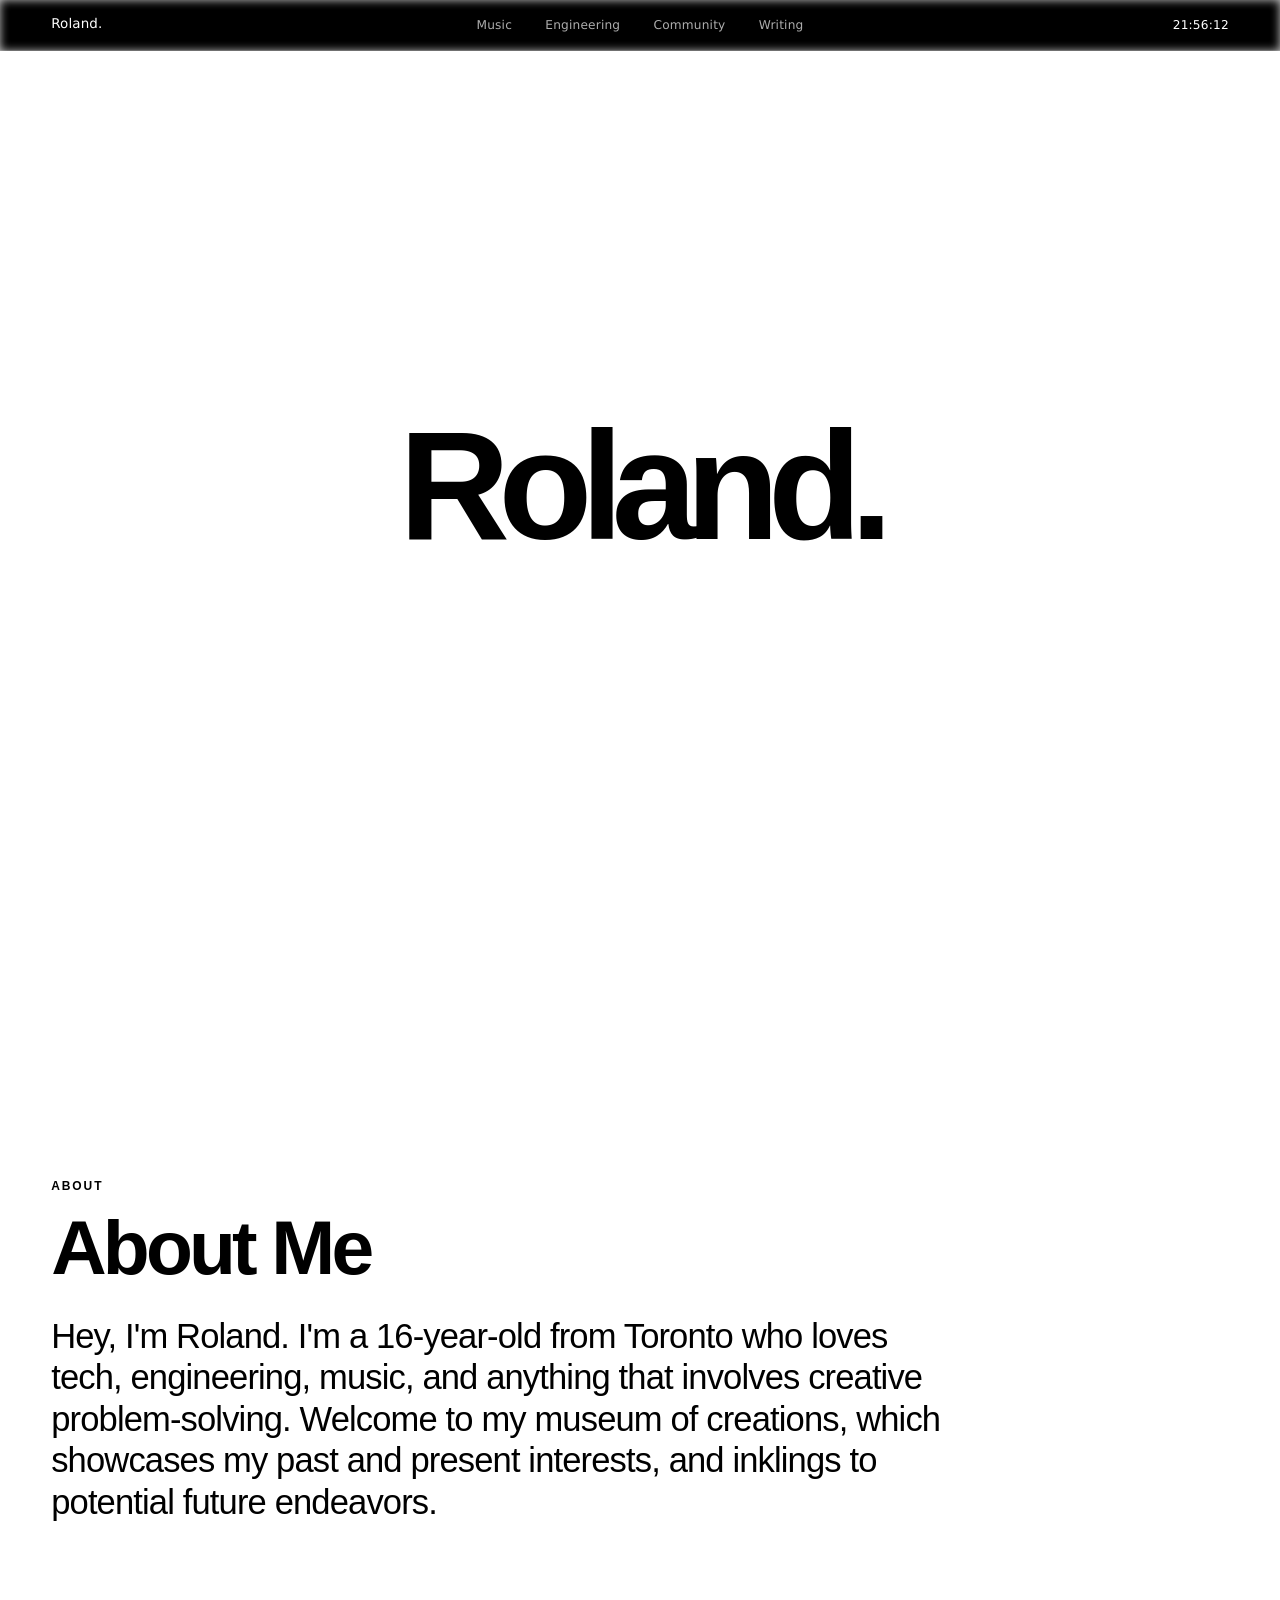
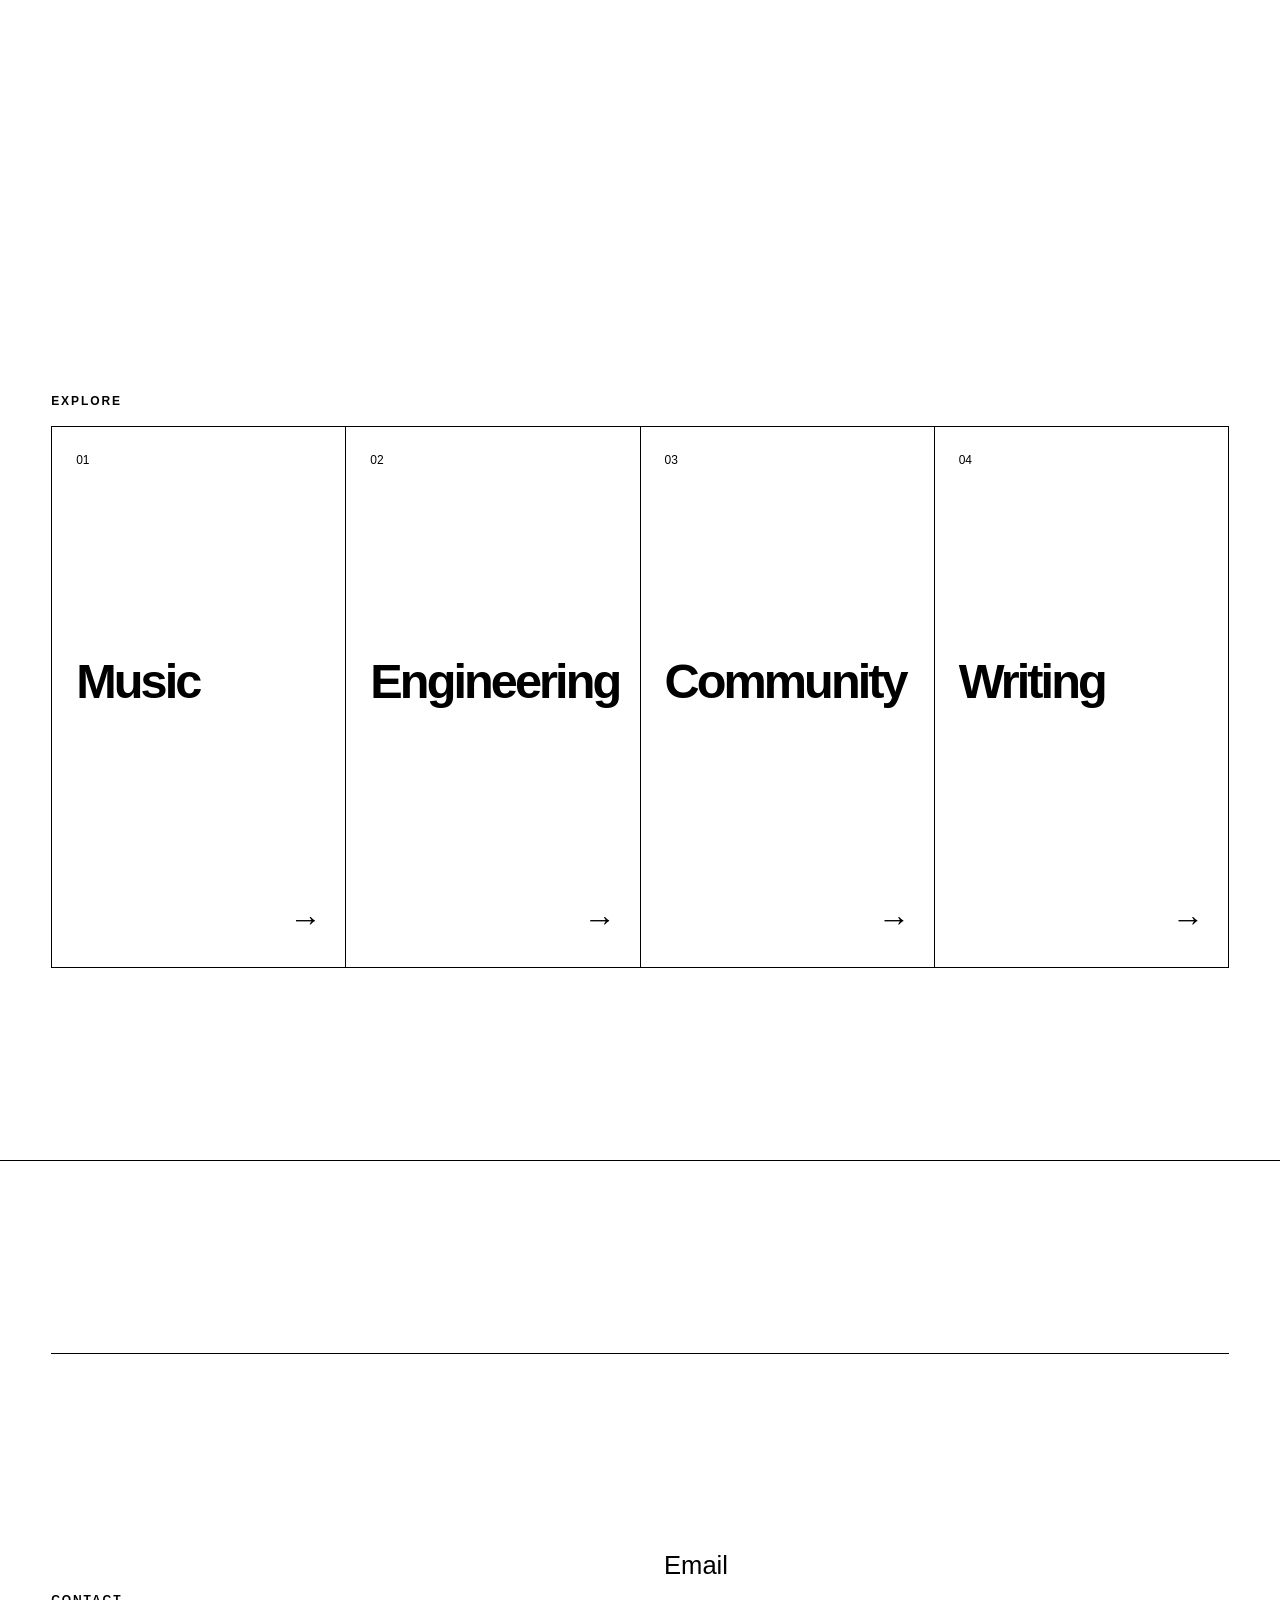
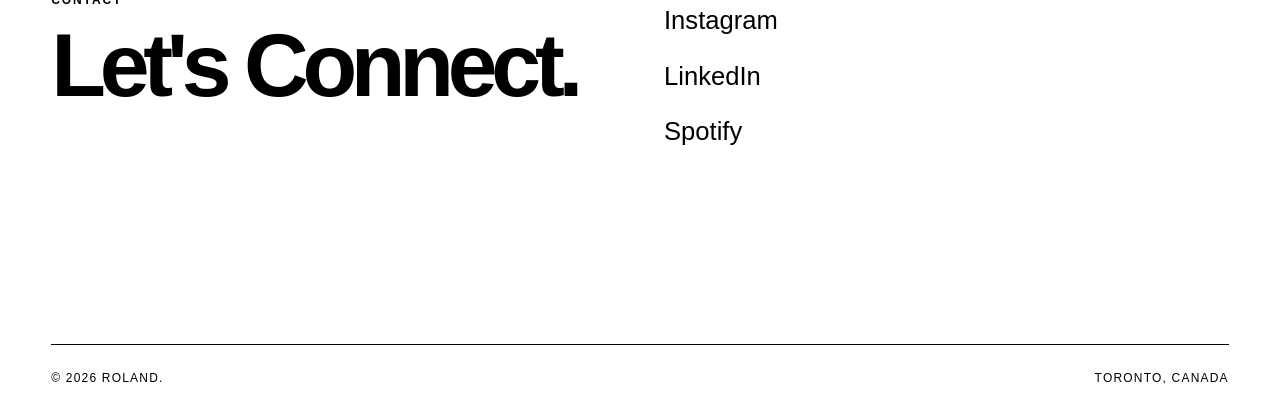
==== commit ea827d3f: "Final Commit" ====
--- a/index.html
+++ b/index.html
@@ -287,89 +287,10 @@
 
                 <!-- =================================================
                      PHOTO GALLERY
-                     ================================================= -->
-                <section
-                    class="footer-gallery"
-                    aria-labelledby="gallery-heading"
-                >
-
-                    <div class="footer-heading-row">
-                        <p class="section-label">
-                            Archive
-                        </p>
-
-                        <h2 id="gallery-heading">
-                            Selected Moments
-                        </h2>
-                    </div>
-
-
-                    <!--
-                        PLACEHOLDER IMAGES:
-
-                        Replace:
-                        images/gallery-01.jpg
-                        images/gallery-02.jpg
-                        etc.
-
-                        with your actual photos.
-                    -->
-                    <div class="gallery-grid">
-
-                        <figure class="gallery-item section-reveal">
-                            <img
-                                src="images/gallery-01.jpg"
-                                alt="Portfolio photograph 1"
-                                loading="lazy"
-                            />
-                        </figure>
-
-                        <figure class="gallery-item section-reveal">
-                            <img
-                                src="images/gallery-02.jpg"
-                                alt="Portfolio photograph 2"
-                                loading="lazy"
-                            />
-                        </figure>
-
-                        <figure class="gallery-item section-reveal">
-                            <img
-                                src="images/gallery-03.jpg"
-                                alt="Portfolio photograph 3"
-                                loading="lazy"
-                            />
-                        </figure>
-
-                        <figure class="gallery-item section-reveal">
-                            <img
-                                src="images/gallery-04.jpg"
-                                alt="Portfolio photograph 4"
-                                loading="lazy"
-                            />
-                        </figure>
-
-                        <figure class="gallery-item section-reveal">
-                            <img
-                                src="images/gallery-05.jpg"
-                                alt="Portfolio photograph 5"
-                                loading="lazy"
-                            />
-                        </figure>
-
-                        <figure class="gallery-item section-reveal">
-                            <img
-                                src="images/gallery-06.jpg"
-                                alt="Portfolio photograph 6"
-                                loading="lazy"
-                            />
-                        </figure>
-
-                    </div>
-
-                </section>
-
-
-                <!-- =================================================
+                     ================================================= -
+
+
+                =================================================
                      CONTACT
                      ================================================= -->
                 <section
--- a/styles.css
+++ b/styles.css
@@ -4350,6 +4350,7 @@
 .engineering-development-media:hover img {
     transform:
         scale(1.015);
+    filter: grayscale(0%);
 }
 
 
@@ -4418,6 +4419,11 @@
         aspect-ratio:
             4 / 3;
     }
+    .engineering-development-media:hover img {
+    transform:
+        scale(1.015);
+    filter: grayscale(0%);
+}
 
 }
 
@@ -4518,3 +4524,2222 @@
     filter: grayscale(0%);
 }
 
+/* ==========================================================
+   COMMUNITY PAGE
+========================================================== */
+
+.community-page {
+    background: var(--color-background);
+    color: var(--color-foreground);
+    overflow-x: hidden;
+}
+
+.community-main {
+    width: 100%;
+}
+
+
+/* ==========================================================
+   ALL COMMUNITY IMAGES
+   BLACK + WHITE → COLOUR ON HOVER
+========================================================== */
+
+.community-page img {
+    display: block;
+    width: 100%;
+    height: 100%;
+
+    object-fit: cover;
+
+    filter: grayscale(100%);
+
+    transition:
+        transform var(--transition-slow),
+        filter var(--transition-medium);
+}
+
+.community-feature-media:hover img,
+.community-supporting-media:hover img,
+.community-gallery-item:hover img {
+    transform: scale(1.015);
+    filter: grayscale(0%);
+}
+
+
+/* ==========================================================
+   HERO
+========================================================== */
+
+.community-hero {
+    min-height: 100svh;
+
+    display: flex;
+    align-items: flex-end;
+
+    padding:
+        clamp(9rem, 16vh, 13rem)
+        0
+        clamp(4rem, 7vw, 7rem);
+
+    border-bottom:
+        1px solid
+        var(--color-border);
+}
+
+.community-hero-grid {
+    display: grid;
+
+    grid-template-columns:
+        minmax(0, 1.45fr)
+        minmax(18rem, .55fr);
+
+    gap:
+        clamp(4rem, 9vw, 10rem);
+
+    align-items: end;
+
+    margin-top:
+        clamp(4rem, 8vw, 8rem);
+}
+
+.community-hero h1 {
+    margin: 0;
+
+    max-width: 90rem;
+
+    font-family: var(--font-main);
+
+    font-size:
+        clamp(4.5rem, 10vw, 11rem);
+
+    font-weight: 800;
+
+    line-height: .84;
+
+    letter-spacing: -.075em;
+}
+
+.community-hero-copy {
+    max-width: 31rem;
+}
+
+.community-hero-copy p {
+    margin:
+        0
+        0
+        1.5rem;
+
+    font-size:
+        clamp(1rem, 1.35vw, 1.3rem);
+
+    line-height: 1.5;
+}
+
+
+/* ==========================================================
+   EXPERIENCE SECTIONS
+========================================================== */
+
+.community-experience {
+    padding:
+        var(--section-spacing)
+        0;
+
+    border-bottom:
+        1px solid
+        var(--color-border);
+}
+
+
+/* ==========================================================
+   SMALL SECTION HEADER
+========================================================== */
+
+.community-section-header {
+    display: grid;
+
+    grid-template-columns:
+        4rem
+        1fr;
+
+    gap: 1rem;
+
+    padding-bottom: 1.25rem;
+
+    border-bottom:
+        1px solid
+        var(--color-border);
+
+    font-size: .72rem;
+
+    font-weight: 600;
+
+    line-height: 1;
+
+    letter-spacing: .08em;
+
+    text-transform: uppercase;
+}
+
+
+/* ==========================================================
+   MAIN EXPERIENCE GRID
+========================================================== */
+
+.community-feature-grid {
+    display: grid;
+
+    grid-template-columns:
+        minmax(0, .9fr)
+        minmax(0, 1.1fr);
+
+    gap:
+        clamp(3rem, 7vw, 8rem);
+
+    align-items: stretch;
+
+    margin-top:
+        clamp(4rem, 8vw, 8rem);
+}
+
+
+/*
+ * REVERSE SECTION
+ *
+ * Because the image is first in the HTML for section 02,
+ * the grid naturally gives us image left / text right.
+ */
+.community-feature-grid--reverse {
+    grid-template-columns:
+        minmax(0, 0.85fr)
+        minmax(0, 1.15fr);
+}
+.community-feature-grid--reverse .community-feature-copy,
+.community-feature-grid--reverse .community-feature-media {
+    min-width: 0;
+    width: 100%;
+}
+
+.community-feature-grid--reverse .community-feature-copy h2 {
+    max-width: 100%;
+
+    font-size:
+        clamp(3.2rem, 5.5vw, 6.5rem);
+
+    overflow-wrap: normal;
+    word-break: normal;
+}
+
+
+/* ==========================================================
+   FEATURE COPY
+========================================================== */
+
+.community-feature-copy {
+    min-width: 0;
+
+    display: flex;
+    flex-direction: column;
+    justify-content: space-between;
+}
+
+.community-kicker {
+    margin:
+        0
+        0
+        2rem;
+
+    font-family: var(--font-main);
+
+    font-size: .72rem;
+
+    font-weight: 600;
+
+    line-height: 1;
+
+    letter-spacing: .08em;
+
+    text-transform: uppercase;
+}
+
+.community-feature-copy h2 {
+    margin: 0;
+
+    max-width: 100%;
+
+    font-family: var(--font-main);
+
+    font-size:
+        clamp(3.5rem, 6.5vw, 7.5rem);
+
+    font-weight: 800;
+
+    line-height: .87;
+
+    letter-spacing: -.065em;
+}
+
+.community-feature-body {
+    max-width: 38rem;
+
+    margin-top:
+        clamp(5rem, 9vw, 10rem);
+}
+
+.community-feature-body p {
+    margin:
+        0
+        0
+        1.5rem;
+
+    font-size:
+        clamp(1rem, 1.25vw, 1.2rem);
+
+    line-height: 1.55;
+}
+
+.community-feature-body .community-lead {
+    margin-bottom: 2.5rem;
+
+    font-size:
+        clamp(1.6rem, 2.5vw, 2.8rem);
+
+    font-weight: 600;
+
+    line-height: 1.12;
+
+    letter-spacing: -.035em;
+}
+
+
+/* ==========================================================
+   MAIN FEATURE IMAGE
+========================================================== */
+
+.community-feature-media {
+    min-width: 0;
+
+    margin: 0;
+
+    overflow: hidden;
+
+    aspect-ratio: 4 / 5;
+
+    background: #e9e9e9;
+}
+
+
+/* ==========================================================
+   ORGANIZATION LINK
+========================================================== */
+
+.community-organization-link {
+    display: flex;
+
+    align-items: center;
+    justify-content: space-between;
+
+    width: 100%;
+
+    margin-top: 3rem;
+
+    padding:
+        1.2rem
+        0;
+
+    border-top:
+        1px solid
+        var(--color-border);
+
+    border-bottom:
+        1px solid
+        var(--color-border);
+
+    color:
+        var(--color-foreground);
+
+    font-size: .75rem;
+
+    font-weight: 600;
+
+    letter-spacing: .07em;
+
+    text-transform: uppercase;
+
+    text-decoration: none;
+
+    transition:
+        padding var(--transition-fast),
+        background var(--transition-fast),
+        color var(--transition-fast);
+}
+
+.community-organization-link:hover {
+    padding-left: 1rem;
+    padding-right: 1rem;
+
+    background:
+        var(--color-foreground);
+
+    color:
+        var(--color-background);
+}
+
+
+/* ==========================================================
+   SMALLER DETAIL SECTIONS
+========================================================== */
+
+.community-detail-grid {
+    display: grid;
+
+    grid-template-columns:
+        repeat(3, minmax(0, 1fr));
+
+    margin-top:
+        clamp(6rem, 11vw, 11rem);
+
+    border-top:
+        1px solid
+        var(--color-border);
+
+    border-bottom:
+        1px solid
+        var(--color-border);
+}
+
+.community-detail-card {
+    min-width: 0;
+
+    min-height:
+        clamp(24rem, 32vw, 32rem);
+
+    display: flex;
+    flex-direction: column;
+    justify-content: space-between;
+
+    padding:
+        1.5rem
+        2rem
+        2.5rem;
+}
+
+.community-detail-card:first-child {
+    padding-left: 0;
+}
+
+.community-detail-card:last-child {
+    padding-right: 0;
+}
+
+.community-detail-card:not(:last-child) {
+    border-right:
+        1px solid
+        var(--color-border);
+}
+
+.community-detail-card-meta {
+    display: flex;
+
+    align-items: center;
+    justify-content: space-between;
+
+    gap: 1rem;
+
+    font-size: .7rem;
+
+    font-weight: 600;
+
+    letter-spacing: .07em;
+
+    text-transform: uppercase;
+}
+
+.community-detail-card h3 {
+    margin:
+        5rem
+        0
+        1.5rem;
+
+    font-family: var(--font-main);
+
+    font-size:
+        clamp(1.7rem, 2.8vw, 3rem);
+
+    font-weight: 700;
+
+    line-height: 1;
+
+    letter-spacing: -.035em;
+}
+
+.community-detail-card p {
+    max-width: 27rem;
+
+    margin: 0;
+
+    font-size: 1rem;
+
+    line-height: 1.5;
+}
+
+
+/* ==========================================================
+   SUPPORTING IMAGES
+========================================================== */
+
+.community-supporting-images {
+    display: grid;
+
+    grid-template-columns:
+        repeat(2, minmax(0, 1fr));
+
+    gap:
+        var(--page-padding);
+
+    margin-top:
+        clamp(5rem, 9vw, 9rem);
+}
+
+.community-supporting-media {
+    margin: 0;
+
+    overflow: hidden;
+
+    aspect-ratio: 4 / 3;
+
+    background: #e9e9e9;
+}
+
+
+/* ==========================================================
+   ORGANIZATIONS SECTION
+========================================================== */
+
+.community-organizations {
+    padding:
+        var(--section-spacing)
+        0;
+
+    border-bottom:
+        1px solid
+        var(--color-border);
+}
+
+.community-organizations-heading {
+    display: grid;
+
+    grid-template-columns:
+        minmax(0, .35fr)
+        minmax(0, 1.65fr);
+
+    margin-top:
+        clamp(4rem, 8vw, 8rem);
+}
+
+.community-organizations-heading h2 {
+    grid-column: 2;
+
+    max-width: 70rem;
+
+    margin: 0;
+
+    font-family: var(--font-main);
+
+    font-size:
+        clamp(3.5rem, 7vw, 8rem);
+
+    font-weight: 800;
+
+    line-height: .87;
+
+    letter-spacing: -.065em;
+}
+
+
+/* ==========================================================
+   ORGANIZATION LINKS LIST
+========================================================== */
+
+.community-organization-list {
+    margin-top:
+        clamp(5rem, 9vw, 9rem);
+
+    border-top:
+        1px solid
+        var(--color-border);
+}
+
+.community-organization-row {
+    display: grid;
+
+    grid-template-columns:
+        4rem
+        minmax(0, 1fr)
+        minmax(10rem, .4fr)
+        auto;
+
+    gap: 2rem;
+
+    align-items: center;
+
+    padding:
+        1.7rem
+        0;
+
+    border-bottom:
+        1px solid
+        var(--color-border);
+
+    color:
+        var(--color-foreground);
+
+    text-decoration: none;
+
+    transition:
+        padding var(--transition-fast),
+        background var(--transition-fast),
+        color var(--transition-fast);
+}
+
+.community-organization-row:hover {
+    padding-left: 1rem;
+    padding-right: 1rem;
+
+    background:
+        var(--color-foreground);
+
+    color:
+        var(--color-background);
+}
+
+.community-organization-number,
+.community-organization-type {
+    font-size: .7rem;
+
+    font-weight: 600;
+
+    letter-spacing: .07em;
+
+    text-transform: uppercase;
+}
+
+.community-organization-name {
+    font-size:
+        clamp(1.35rem, 2.2vw, 2.3rem);
+
+    font-weight: 600;
+
+    letter-spacing: -.025em;
+}
+
+
+/* ==========================================================
+   COMMUNITY PHOTO GALLERY
+========================================================== */
+
+.community-gallery {
+    padding:
+        var(--section-spacing)
+        0;
+
+    border-bottom:
+        1px solid
+        var(--color-border);
+}
+
+.community-gallery-heading {
+    display: grid;
+
+    grid-template-columns:
+        minmax(8rem, .35fr)
+        minmax(0, 1.65fr);
+
+    gap:
+        clamp(3rem, 7vw, 8rem);
+
+    align-items: start;
+}
+
+.community-gallery-heading h2 {
+    margin: 0;
+
+    font-family: var(--font-main);
+
+    font-size:
+        clamp(3.5rem, 7vw, 8rem);
+
+    font-weight: 800;
+
+    line-height: .87;
+
+    letter-spacing: -.065em;
+}
+
+.community-gallery-grid {
+    display: grid;
+
+    grid-template-columns:
+        repeat(2, minmax(0, 1fr));
+
+    gap:
+        var(--page-padding);
+
+    margin-top:
+        clamp(5rem, 9vw, 9rem);
+}
+
+.community-gallery-item {
+    margin: 0;
+
+    overflow: hidden;
+
+    aspect-ratio: 1 / 1;
+
+    background: #e9e9e9;
+}
+
+.community-gallery-item--large {
+    grid-column:
+        1 / -1;
+
+    aspect-ratio:
+        16 / 8;
+}
+
+
+/* ==========================================================
+   TABLET
+========================================================== */
+
+@media (max-width: 900px) {
+
+    .community-hero-grid,
+    .community-feature-grid,
+    .community-feature-grid--reverse,
+    .community-gallery-heading {
+        grid-template-columns: 1fr;
+    }
+
+    .community-feature-body {
+        max-width: 42rem;
+    }
+
+    .community-feature-media {
+        aspect-ratio: 4 / 3;
+    }
+
+    .community-detail-grid {
+        grid-template-columns: 1fr;
+    }
+
+    .community-detail-card,
+    .community-detail-card:first-child,
+    .community-detail-card:last-child {
+        min-height: auto;
+
+        padding:
+            1.75rem
+            0
+            3rem;
+    }
+
+    .community-detail-card:not(:last-child) {
+        border-right: 0;
+
+        border-bottom:
+            1px solid
+            var(--color-border);
+    }
+
+    .community-organizations-heading {
+        grid-template-columns: 1fr;
+    }
+
+    .community-organizations-heading h2 {
+        grid-column: 1;
+    }
+
+}
+
+
+/* ==========================================================
+   MOBILE
+========================================================== */
+
+@media (max-width: 600px) {
+
+    .community-hero h1 {
+        font-size:
+            clamp(4rem, 18vw, 6.5rem);
+    }
+
+    .community-feature-copy h2 {
+        font-size:
+            clamp(3.2rem, 14vw, 5rem);
+    }
+
+    .community-supporting-images {
+        grid-template-columns: 1fr;
+    }
+
+    .community-organization-row {
+        grid-template-columns:
+            2.5rem
+            minmax(0, 1fr)
+            auto;
+
+        gap: 1rem;
+    }
+
+    .community-organization-type {
+        display: none;
+    }
+
+    .community-gallery-grid {
+        grid-template-columns: 1fr;
+    }
+
+    .community-gallery-item--large {
+        grid-column: auto;
+        aspect-ratio: 4 / 3;
+    }
+
+    .community-gallery-item {
+        aspect-ratio: 4 / 3;
+    }
+
+}
+
+
+/* ==========================================================
+   REDUCED MOTION
+========================================================== */
+
+@media (prefers-reduced-motion: reduce) {
+
+    .community-page img,
+    .community-organization-link,
+    .community-organization-row {
+        transition: none;
+    }
+
+}
+/* ==========================================================
+   COMMUNITY — ORAL HISTORY PROJECT
+========================================================== */
+
+.community-oral-history {
+    padding:
+        var(--section-spacing)
+        0;
+
+    border-bottom:
+        1px solid
+        var(--color-border);
+}
+
+
+/* ==========================================================
+   INTRO
+========================================================== */
+
+.community-oral-history-intro {
+    display: grid;
+
+    grid-template-columns:
+        minmax(0, 1.15fr)
+        minmax(20rem, .65fr);
+
+    gap:
+        clamp(4rem, 9vw, 10rem);
+
+    align-items: end;
+
+    margin-top:
+        clamp(5rem, 9vw, 9rem);
+}
+
+
+.community-oral-history-heading {
+    min-width: 0;
+}
+
+
+.community-oral-history-heading h2 {
+    margin: 0;
+
+    max-width: 80rem;
+
+    font-family:
+        var(--font-main);
+
+    font-size:
+        clamp(4rem, 8vw, 9rem);
+
+    font-weight: 800;
+
+    line-height: .85;
+
+    letter-spacing: -.07em;
+}
+
+
+.community-oral-history-copy {
+    max-width: 36rem;
+}
+
+
+.community-oral-history-copy p {
+    margin:
+        0
+        0
+        1.5rem;
+
+    font-size:
+        clamp(1rem, 1.25vw, 1.2rem);
+
+    line-height: 1.55;
+}
+
+
+.community-oral-history-copy .community-lead {
+    margin-bottom: 2.5rem;
+
+    font-size:
+        clamp(1.5rem, 2.4vw, 2.6rem);
+
+    font-weight: 600;
+
+    line-height: 1.15;
+
+    letter-spacing: -.035em;
+}
+
+
+/* ==========================================================
+   LARGE IMAGE
+========================================================== */
+
+.community-oral-history-media {
+    margin:
+        clamp(6rem, 11vw, 11rem)
+        0
+        0;
+
+    overflow: hidden;
+
+    aspect-ratio: 16 / 8;
+
+    background: #e9e9e9;
+}
+
+
+.community-oral-history-media img {
+    display: block;
+
+    width: 100%;
+    height: 100%;
+
+    object-fit: cover;
+
+    filter: grayscale(100%);
+
+    transition:
+        transform var(--transition-slow),
+        filter var(--transition-medium);
+}
+
+
+.community-oral-history-media:hover img {
+    transform: scale(1.015);
+
+    filter: grayscale(0%);
+}
+
+
+/* ==========================================================
+   RESEARCH PAPER LINK
+========================================================== */
+
+.community-paper-link {
+    display: block;
+
+    margin-top:
+        clamp(4rem, 7vw, 7rem);
+
+    padding:
+        1.5rem
+        0
+        2rem;
+
+    border-top:
+        1px solid
+        var(--color-border);
+
+    border-bottom:
+        1px solid
+        var(--color-border);
+
+    color:
+        var(--color-foreground);
+
+    text-decoration: none;
+
+    transition:
+        padding var(--transition-fast),
+        background var(--transition-fast),
+        color var(--transition-fast);
+}
+
+
+.community-paper-link-label {
+    margin-bottom: 3rem;
+
+    font-size: .7rem;
+
+    font-weight: 600;
+
+    letter-spacing: .08em;
+
+    text-transform: uppercase;
+}
+
+
+.community-paper-link-title {
+    display: flex;
+
+    align-items: flex-end;
+    justify-content: space-between;
+
+    gap: 3rem;
+
+    font-family:
+        var(--font-main);
+
+    font-size:
+        clamp(1.8rem, 4vw, 4.5rem);
+
+    font-weight: 700;
+
+    line-height: 1;
+
+    letter-spacing: -.045em;
+}
+
+
+.community-paper-link-title span:first-child {
+    max-width: 68rem;
+}
+
+
+.community-paper-link:hover {
+    padding-left: 1.25rem;
+    padding-right: 1.25rem;
+
+    background:
+        var(--color-foreground);
+
+    color:
+        var(--color-background);
+}
+
+
+/* ==========================================================
+   ANECDOTE INTRO
+========================================================== */
+
+.community-anecdotes-heading {
+    display: grid;
+
+    grid-template-columns:
+        minmax(9rem, .35fr)
+        minmax(0, 1.65fr);
+
+    gap:
+        clamp(3rem, 7vw, 8rem);
+
+    margin-top:
+        clamp(8rem, 14vw, 14rem);
+}
+
+
+.community-anecdotes-heading h3 {
+    max-width: 65rem;
+
+    margin: 0;
+
+    font-family:
+        var(--font-main);
+
+    font-size:
+        clamp(3rem, 6vw, 7rem);
+
+    font-weight: 800;
+
+    line-height: .88;
+
+    letter-spacing: -.06em;
+}
+
+
+/* ==========================================================
+   THREE ANECDOTE BOXES
+========================================================== */
+
+.community-anecdote-grid {
+    display: grid;
+
+    grid-template-columns:
+        repeat(3, minmax(0, 1fr));
+
+    margin-top:
+        clamp(5rem, 8vw, 8rem);
+
+    border-top:
+        1px solid
+        var(--color-border);
+
+    border-bottom:
+        1px solid
+        var(--color-border);
+}
+
+
+.community-anecdote-card {
+    min-width: 0;
+
+    min-height:
+        clamp(30rem, 38vw, 38rem);
+
+    display: flex;
+
+    flex-direction: column;
+
+    justify-content: space-between;
+
+    padding:
+        1.5rem
+        2rem
+        2.5rem;
+}
+
+
+.community-anecdote-card:first-child {
+    padding-left: 0;
+}
+
+
+.community-anecdote-card:last-child {
+    padding-right: 0;
+}
+
+
+.community-anecdote-card:not(:last-child) {
+    border-right:
+        1px solid
+        var(--color-border);
+}
+
+
+/* ==========================================================
+   ANECDOTE META
+========================================================== */
+
+.community-anecdote-meta {
+    display: flex;
+
+    justify-content: space-between;
+
+    gap: 1rem;
+
+    font-size: .7rem;
+
+    font-weight: 600;
+
+    line-height: 1;
+
+    letter-spacing: .07em;
+
+    text-transform: uppercase;
+}
+
+
+/* ==========================================================
+   ANECDOTE CONTENT
+========================================================== */
+
+.community-anecdote-content {
+    max-width: 29rem;
+}
+
+
+.community-anecdote-quote {
+    margin:
+        0
+        0
+        2rem;
+
+    font-family:
+        var(--font-main);
+
+    font-size:
+        clamp(1.5rem, 2.3vw, 2.5rem);
+
+    font-weight: 600;
+
+    line-height: 1.15;
+
+    letter-spacing: -.035em;
+}
+
+
+.community-anecdote-content > p:last-child {
+    margin: 0;
+
+    font-size: 1rem;
+
+    line-height: 1.55;
+}
+
+
+/* ==========================================================
+   OUTCOME
+========================================================== */
+
+.community-oral-history-outcome {
+    display: grid;
+
+    grid-template-columns:
+        minmax(8rem, .35fr)
+        minmax(0, 1.65fr);
+
+    gap:
+        clamp(3rem, 7vw, 8rem);
+
+    margin-top:
+        clamp(7rem, 12vw, 12rem);
+
+    padding-top: 2rem;
+
+    border-top:
+        1px solid
+        var(--color-border);
+}
+
+
+.community-oral-history-outcome > p:last-child {
+    max-width: 70rem;
+
+    margin: 0;
+
+    font-family:
+        var(--font-main);
+
+    font-size:
+        clamp(2rem, 4vw, 4.5rem);
+
+    font-weight: 600;
+
+    line-height: 1.05;
+
+    letter-spacing: -.045em;
+}
+
+
+/* ==========================================================
+   TABLET
+========================================================== */
+
+@media (max-width: 900px) {
+
+    .community-oral-history-intro,
+    .community-anecdotes-heading,
+    .community-oral-history-outcome {
+        grid-template-columns: 1fr;
+    }
+
+
+    .community-oral-history-copy {
+        max-width: 44rem;
+    }
+
+
+    .community-oral-history-media {
+        aspect-ratio: 4 / 3;
+    }
+
+
+    .community-anecdote-grid {
+        grid-template-columns: 1fr;
+    }
+
+
+    .community-anecdote-card,
+    .community-anecdote-card:first-child,
+    .community-anecdote-card:last-child {
+        min-height: auto;
+
+        padding:
+            1.75rem
+            0
+            3rem;
+    }
+
+
+    .community-anecdote-card:not(:last-child) {
+        border-right: 0;
+
+        border-bottom:
+            1px solid
+            var(--color-border);
+    }
+
+
+    .community-anecdote-content {
+        margin-top: 5rem;
+    }
+
+}
+
+
+/* ==========================================================
+   MOBILE
+========================================================== */
+
+@media (max-width: 600px) {
+
+    .community-oral-history-heading h2 {
+        font-size:
+            clamp(3.7rem, 17vw, 6rem);
+    }
+
+
+    .community-paper-link-title {
+        font-size:
+            clamp(1.5rem, 7vw, 2.5rem);
+    }
+
+
+    .community-anecdotes-heading h3 {
+        font-size:
+            clamp(3rem, 14vw, 5rem);
+    }
+
+
+    .community-oral-history-outcome > p:last-child {
+        font-size:
+            clamp(1.8rem, 9vw, 3rem);
+    }
+
+}
+
+/* ==========================================================
+   WRITING PAGE
+========================================================== */
+
+.writing-page {
+    background: var(--color-background);
+    color: var(--color-foreground);
+    overflow-x: hidden;
+}
+
+.writing-main {
+    width: 100%;
+}
+
+
+/* ==========================================================
+   IMAGES — GRAYSCALE → COLOUR
+========================================================== */
+
+.writing-page img {
+    display: block;
+
+    width: 100%;
+    height: 100%;
+
+    object-fit: cover;
+
+    filter: grayscale(100%);
+
+    transition:
+        transform var(--transition-slow),
+        filter var(--transition-medium);
+}
+
+.writing-team-image:hover img,
+.writing-secondary-image:hover img,
+.writing-creative-image:hover img {
+    transform: scale(1.015);
+    filter: grayscale(0%);
+}
+
+
+/* ==========================================================
+   HERO
+========================================================== */
+
+.writing-hero {
+    min-height: 100svh;
+
+    display: flex;
+    align-items: flex-end;
+
+    padding:
+        clamp(9rem, 16vh, 13rem)
+        0
+        clamp(4rem, 7vw, 7rem);
+
+    border-bottom:
+        1px solid
+        var(--color-border);
+}
+
+.writing-hero-grid {
+    display: grid;
+
+    grid-template-columns:
+        minmax(0, 1.45fr)
+        minmax(18rem, .55fr);
+
+    gap:
+        clamp(4rem, 9vw, 10rem);
+
+    align-items: end;
+
+    margin-top:
+        clamp(4rem, 8vw, 8rem);
+}
+
+.writing-hero h1 {
+    margin: 0;
+
+    font-family: var(--font-main);
+
+    font-size:
+        clamp(4.2rem, 9vw, 10rem);
+
+    font-weight: 800;
+
+    line-height: .84;
+
+    letter-spacing: -.07em;
+}
+
+.writing-hero-copy {
+    max-width: 31rem;
+}
+
+.writing-hero-copy p {
+    margin:
+        0
+        0
+        1.5rem;
+
+    font-size:
+        clamp(1rem, 1.35vw, 1.3rem);
+
+    line-height: 1.5;
+}
+
+
+/* ==========================================================
+   PUBLICATION SECTION
+========================================================== */
+
+.writing-publication {
+    padding:
+        var(--section-spacing)
+        0;
+
+    border-bottom:
+        1px solid
+        var(--color-border);
+}
+
+.writing-section-header {
+    display: grid;
+
+    grid-template-columns:
+        4rem
+        1fr;
+
+    gap: 1rem;
+
+    padding-bottom: 1.25rem;
+
+    border-bottom:
+        1px solid
+        var(--color-border);
+
+    font-size: .72rem;
+
+    font-weight: 600;
+
+    letter-spacing: .08em;
+
+    text-transform: uppercase;
+}
+
+
+/* ==========================================================
+   PRIMARY PAPER HEADING
+========================================================== */
+
+.writing-publication-heading {
+    margin-top:
+        clamp(5rem, 9vw, 9rem);
+}
+
+.writing-kicker {
+    margin:
+        0
+        0
+        2rem;
+
+    font-size: .72rem;
+
+    font-weight: 600;
+
+    letter-spacing: .08em;
+
+    text-transform: uppercase;
+}
+
+.writing-publication-heading h2 {
+    max-width: 90rem;
+
+    margin: 0;
+
+    font-family: var(--font-main);
+
+    font-size:
+        clamp(4rem, 8vw, 9rem);
+
+    font-weight: 800;
+
+    line-height: .85;
+
+    letter-spacing: -.07em;
+}
+
+
+/* ==========================================================
+   TEAM PHOTO
+========================================================== */
+
+.writing-team-image {
+    margin:
+        clamp(6rem, 10vw, 10rem)
+        0
+        0;
+
+    overflow: hidden;
+
+    aspect-ratio: 16 / 8;
+
+    background: #e9e9e9;
+}
+
+
+/* ==========================================================
+   PUBLICATION META
+========================================================== */
+
+.writing-publication-meta {
+    display: grid;
+
+    grid-template-columns:
+        repeat(4, minmax(0, 1fr));
+
+    margin-top: 1px;
+
+    border-top:
+        1px solid
+        var(--color-border);
+
+    border-bottom:
+        1px solid
+        var(--color-border);
+}
+
+.writing-publication-meta > div {
+    min-width: 0;
+
+    padding:
+        1.5rem
+        1.5rem
+        1.5rem
+        0;
+}
+
+.writing-publication-meta > div:not(:last-child) {
+    border-right:
+        1px solid
+        var(--color-border);
+}
+
+.writing-publication-meta > div:not(:first-child) {
+    padding-left: 1.5rem;
+}
+
+.writing-publication-meta span {
+    display: block;
+
+    line-height: 1.4;
+}
+
+.writing-meta-label {
+    margin-bottom: 1rem;
+
+    font-size: .68rem;
+
+    font-weight: 600;
+
+    letter-spacing: .08em;
+
+    text-transform: uppercase;
+}
+
+
+/* ==========================================================
+   PAPER READER / METHODOLOGY GRID
+========================================================== */
+
+.writing-research-grid {
+    display: grid;
+
+    grid-template-columns:
+        minmax(0, 1.05fr)
+        minmax(0, .95fr);
+
+    gap:
+        clamp(4rem, 8vw, 9rem);
+
+    align-items: stretch;
+
+    margin-top:
+        clamp(7rem, 12vw, 12rem);
+}
+
+
+/* ==========================================================
+   INTERACTIVE PDF READER
+========================================================== */
+
+.writing-reader-column {
+    min-width: 0;
+    height: 100%;
+}
+
+
+.writing-reader-shell {
+    width: 100%;
+    height: 100%;
+
+    display: flex;
+    flex-direction: column;
+
+    overflow: hidden;
+
+    border:
+        1px solid
+        var(--color-border);
+
+    background: #f2f2f2;
+}
+
+
+.writing-reader-header {
+    display: flex;
+
+    align-items: center;
+    justify-content: space-between;
+
+    min-height: 4rem;
+
+    padding:
+        0
+        1.25rem;
+
+    border-bottom:
+        1px solid
+        var(--color-border);
+
+    background:
+        var(--color-background);
+}
+
+.writing-reader-header > div {
+    display: flex;
+
+    gap: 1.5rem;
+
+    align-items: center;
+}
+
+.writing-reader-label,
+.writing-reader-status {
+    font-size: .68rem;
+
+    font-weight: 600;
+
+    letter-spacing: .08em;
+
+    text-transform: uppercase;
+}
+
+.writing-reader-status {
+    color: var(--color-muted);
+}
+
+.writing-reader-header a {
+    color: var(--color-foreground);
+
+    font-size: 1.2rem;
+
+    text-decoration: none;
+}
+
+.writing-paper-frame {
+    display: block;
+
+    width: 100%;
+
+    /* THIS MAKES THE READER FILL THE VERTICAL SPACE */
+    flex: 1;
+
+    min-height: 900px;
+
+    border: 0;
+
+    background: #dadada;
+}
+
+.writing-reader-fallback {
+    display: flex;
+
+    justify-content: space-between;
+
+    gap: 2rem;
+
+    padding: 1rem 1.25rem;
+
+    border-top:
+        1px solid
+        var(--color-border);
+
+    background:
+        var(--color-background);
+
+    font-size: .72rem;
+}
+
+.writing-reader-fallback a {
+    color: var(--color-foreground);
+
+    font-weight: 600;
+
+    text-decoration: none;
+}
+
+
+/* ==========================================================
+   METHODOLOGY
+========================================================== */
+
+.writing-methodology {
+    min-width: 0;
+}
+
+.writing-methodology h3 {
+    margin:
+        clamp(3rem, 6vw, 6rem)
+        0
+        clamp(3rem, 5vw, 5rem);
+
+    font-family: var(--font-main);
+
+    font-size:
+        clamp(3rem, 5.5vw, 6rem);
+
+    font-weight: 800;
+
+    line-height: .88;
+
+    letter-spacing: -.06em;
+}
+
+.writing-methodology > p {
+    max-width: 40rem;
+
+    margin:
+        0
+        0
+        1.5rem;
+
+    font-size:
+        clamp(1rem, 1.2vw, 1.2rem);
+
+    line-height: 1.55;
+}
+
+.writing-methodology .writing-methodology-lead {
+    margin-bottom: 2.5rem;
+
+    font-size:
+        clamp(1.5rem, 2.4vw, 2.6rem);
+
+    font-weight: 600;
+
+    line-height: 1.14;
+
+    letter-spacing: -.035em;
+}
+
+
+/* ==========================================================
+   METHODOLOGY CARDS
+========================================================== */
+
+.writing-method-cards {
+    margin-top:
+        clamp(4rem, 7vw, 7rem);
+
+    border-top:
+        1px solid
+        var(--color-border);
+}
+
+.writing-method-card {
+    padding:
+        1.5rem
+        0
+        2.5rem;
+
+    border-bottom:
+        1px solid
+        var(--color-border);
+}
+
+.writing-method-card-meta {
+    display: flex;
+
+    justify-content: space-between;
+
+    margin-bottom: 4rem;
+
+    font-size: .68rem;
+
+    font-weight: 600;
+
+    letter-spacing: .07em;
+
+    text-transform: uppercase;
+}
+
+.writing-method-card h4 {
+    margin:
+        0
+        0
+        1.2rem;
+
+    font-size:
+        clamp(1.5rem, 2.4vw, 2.5rem);
+
+    font-weight: 700;
+
+    letter-spacing: -.03em;
+}
+
+.writing-method-card p {
+    max-width: 32rem;
+
+    margin: 0;
+
+    font-size: 1rem;
+
+    line-height: 1.5;
+}
+
+
+/* ==========================================================
+   PUBLICATION LINK
+========================================================== */
+
+.writing-publication-link {
+    display: flex;
+
+    align-items: center;
+    justify-content: space-between;
+
+    width: 100%;
+
+    margin-top: 3rem;
+
+    padding:
+        1.2rem
+        0;
+
+    border-top:
+        1px solid
+        var(--color-border);
+
+    border-bottom:
+        1px solid
+        var(--color-border);
+
+    color: var(--color-foreground);
+
+    font-size: .75rem;
+
+    font-weight: 600;
+
+    letter-spacing: .07em;
+
+    text-transform: uppercase;
+
+    text-decoration: none;
+
+    transition:
+        padding var(--transition-fast),
+        background var(--transition-fast),
+        color var(--transition-fast);
+}
+
+.writing-publication-link:hover {
+    padding-left: 1rem;
+    padding-right: 1rem;
+
+    background:
+        var(--color-foreground);
+
+    color:
+        var(--color-background);
+}
+
+
+/* ==========================================================
+   SECONDARY PUBLICATIONS
+========================================================== */
+
+.writing-secondary-grid,
+.writing-creative-grid {
+    display: grid;
+
+    grid-template-columns:
+        minmax(0, 1fr)
+        minmax(0, 1fr);
+
+    gap:
+        clamp(4rem, 8vw, 9rem);
+
+    align-items: start;
+
+    margin-top:
+        clamp(5rem, 9vw, 9rem);
+}
+
+.writing-secondary-copy,
+.writing-creative-copy {
+    min-width: 0;
+}
+
+.writing-secondary-copy h2,
+.writing-creative-copy h2 {
+    max-width: 100%;
+
+    margin: 0;
+
+    font-family: var(--font-main);
+
+    font-size:
+        clamp(3.3rem, 6vw, 7rem);
+
+    font-weight: 800;
+
+    line-height: .87;
+
+    letter-spacing: -.06em;
+}
+
+.writing-secondary-body,
+.writing-creative-description {
+    max-width: 39rem;
+
+    margin-top:
+        clamp(5rem, 8vw, 8rem);
+}
+
+.writing-secondary-body p,
+.writing-creative-description p {
+    margin:
+        0
+        0
+        1.5rem;
+
+    font-size:
+        clamp(1rem, 1.2vw, 1.2rem);
+
+    line-height: 1.55;
+}
+
+.writing-secondary-lead {
+    margin-bottom: 2.5rem !important;
+
+    font-size:
+        clamp(1.5rem, 2.3vw, 2.5rem) !important;
+
+    font-weight: 600;
+
+    line-height: 1.15 !important;
+
+    letter-spacing: -.035em;
+}
+
+.writing-secondary-image,
+.writing-creative-image {
+    margin: 0;
+
+    overflow: hidden;
+
+    aspect-ratio: 4 / 5;
+
+    background: #e9e9e9;
+}
+
+
+/* ==========================================================
+   RESEARCH PROCESS
+========================================================== */
+
+.writing-process-grid {
+    display: grid;
+
+    grid-template-columns:
+        repeat(3, minmax(0, 1fr));
+
+    margin-top:
+        clamp(7rem, 12vw, 12rem);
+
+    border-top:
+        1px solid
+        var(--color-border);
+
+    border-bottom:
+        1px solid
+        var(--color-border);
+}
+
+.writing-process-card {
+    min-height: 25rem;
+
+    display: flex;
+
+    flex-direction: column;
+
+    padding:
+        1.5rem
+        2rem
+        2.5rem;
+}
+
+.writing-process-card:first-child {
+    padding-left: 0;
+}
+
+.writing-process-card:last-child {
+    padding-right: 0;
+}
+
+.writing-process-card:not(:last-child) {
+    border-right:
+        1px solid
+        var(--color-border);
+}
+
+.writing-process-card > span {
+    margin-bottom: auto;
+
+    font-size: .7rem;
+
+    font-weight: 600;
+}
+
+.writing-process-card h3 {
+    margin:
+        5rem
+        0
+        1.5rem;
+
+    font-size:
+        clamp(1.6rem, 2.7vw, 3rem);
+
+    font-weight: 700;
+
+    letter-spacing: -.035em;
+}
+
+.writing-process-card p {
+    margin: 0;
+
+    line-height: 1.5;
+}
+
+
+/* ==========================================================
+   TABLET
+========================================================== */
+
+@media (max-width: 900px) {
+
+    .writing-hero-grid,
+    .writing-research-grid,
+    .writing-secondary-grid,
+    .writing-creative-grid {
+        grid-template-columns: 1fr;
+    }
+
+    .writing-reader-shell {
+        position: relative;
+        top: auto;
+    }
+
+    .writing-paper-frame {
+        height: 70vh;
+    }
+
+    .writing-publication-meta {
+        grid-template-columns:
+            repeat(2, minmax(0, 1fr));
+    }
+
+    .writing-publication-meta > div:nth-child(2) {
+        border-right: 0;
+    }
+
+    .writing-publication-meta > div:nth-child(3) {
+        border-top:
+            1px solid
+            var(--color-border);
+
+        padding-left: 0;
+    }
+
+    .writing-publication-meta > div:nth-child(4) {
+        border-top:
+            1px solid
+            var(--color-border);
+    }
+
+    .writing-process-grid {
+        grid-template-columns: 1fr;
+    }
+
+    .writing-process-card,
+    .writing-process-card:first-child,
+    .writing-process-card:last-child {
+        min-height: auto;
+
+        padding:
+            1.75rem
+            0
+            3rem;
+    }
+
+    .writing-process-card:not(:last-child) {
+        border-right: 0;
+
+        border-bottom:
+            1px solid
+            var(--color-border);
+    }
+
+}
+
+
+/* ==========================================================
+   MOBILE
+========================================================== */
+
+@media (max-width: 600px) {
+
+    .writing-hero h1 {
+        font-size:
+            clamp(3.7rem, 17vw, 6rem);
+    }
+
+    .writing-publication-heading h2 {
+        font-size:
+            clamp(3.5rem, 15vw, 6rem);
+    }
+
+    .writing-team-image {
+        aspect-ratio: 4 / 3;
+    }
+
+    .writing-publication-meta {
+        grid-template-columns: 1fr;
+    }
+
+    .writing-publication-meta > div,
+    .writing-publication-meta > div:not(:first-child) {
+        padding:
+            1.25rem
+            0;
+    }
+
+    .writing-publication-meta > div:not(:last-child) {
+        border-right: 0;
+
+        border-bottom:
+            1px solid
+            var(--color-border);
+    }
+
+    .writing-publication-meta > div:nth-child(3),
+    .writing-publication-meta > div:nth-child(4) {
+        border-top: 0;
+    }
+
+    .writing-paper-frame {
+        height: 65vh;
+    }
+
+    .writing-reader-status {
+        display: none;
+    }
+
+    .writing-reader-fallback {
+        flex-direction: column;
+
+        gap: .5rem;
+    }
+
+    .writing-secondary-copy h2,
+    .writing-creative-copy h2 {
+        font-size:
+            clamp(3rem, 14vw, 5rem);
+    }
+
+    .writing-secondary-image,
+    .writing-creative-image {
+        aspect-ratio: 4 / 3;
+    }
+
+}
+
+
+/* ==========================================================
+   REDUCED MOTION
+========================================================== */
+
+@media (prefers-reduced-motion: reduce) {
+
+    .writing-page img,
+    .writing-publication-link {
+        transition: none;
+    }
+
+}
